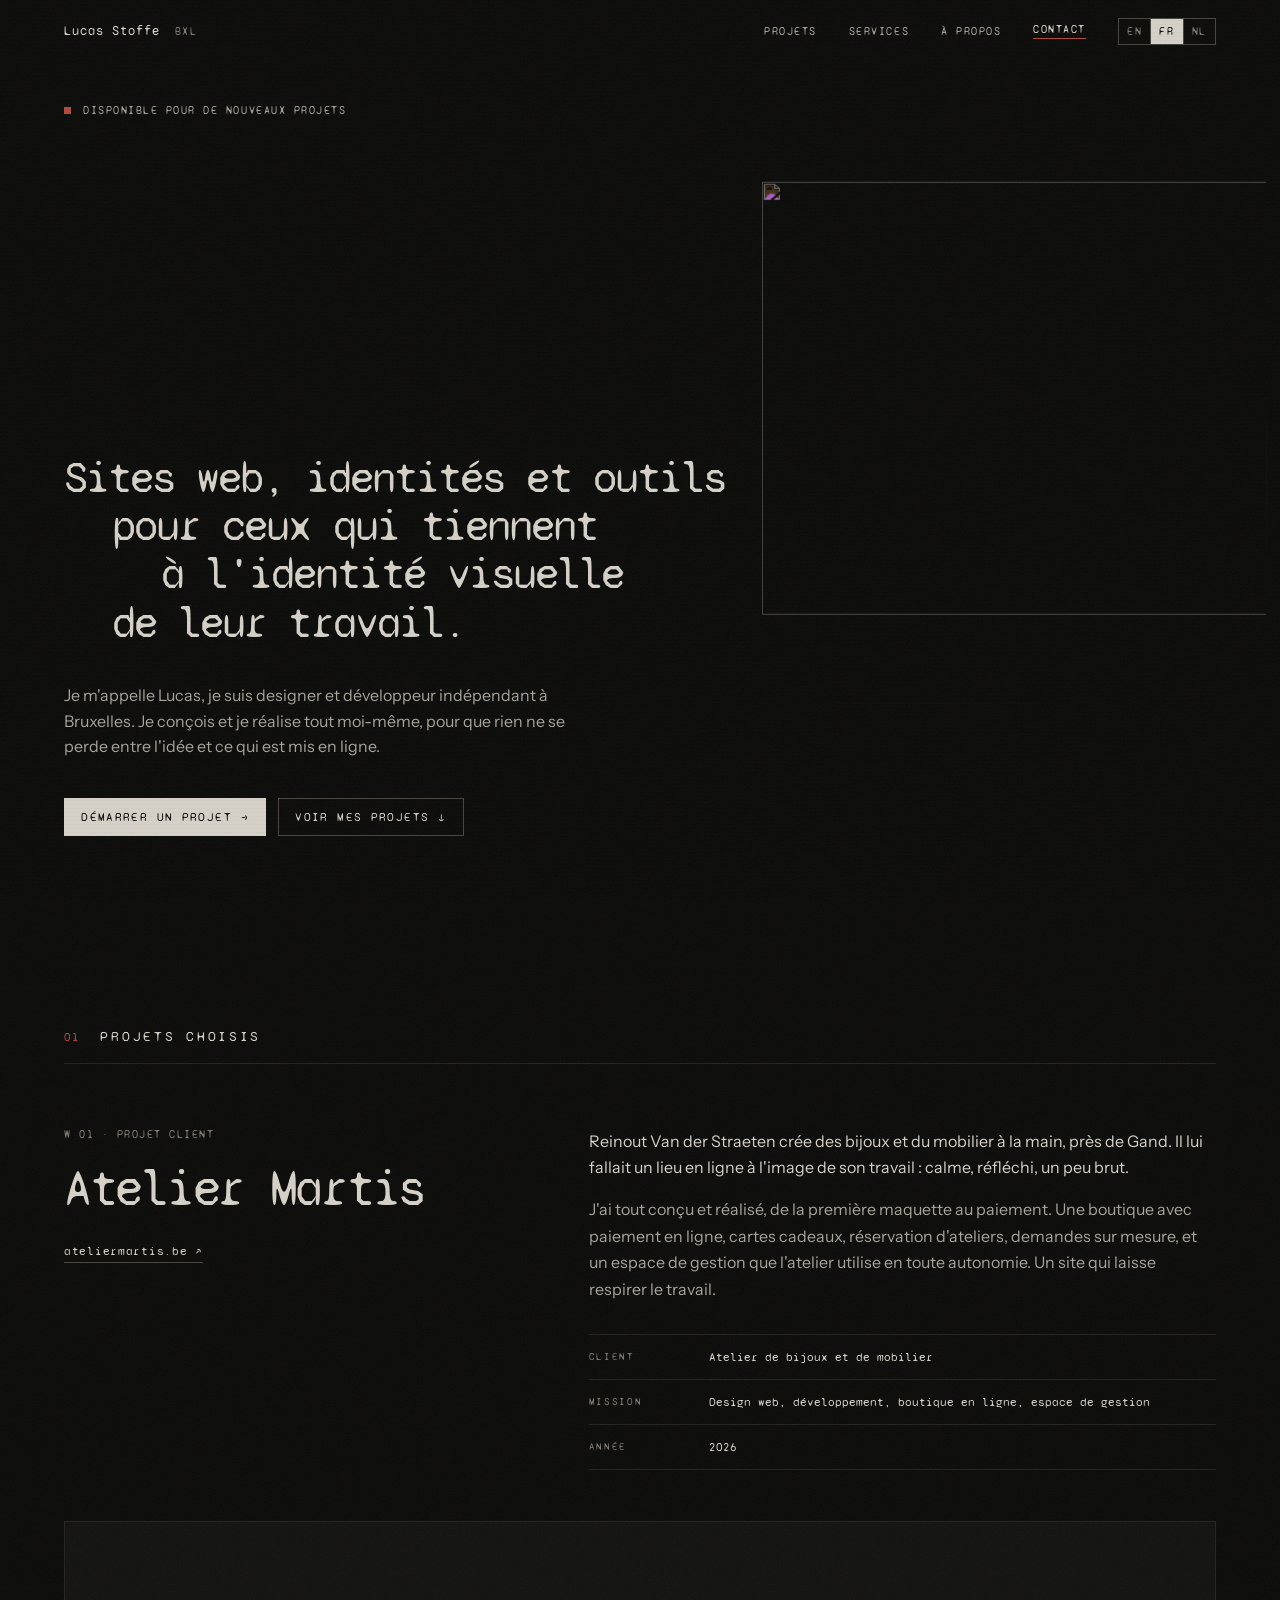
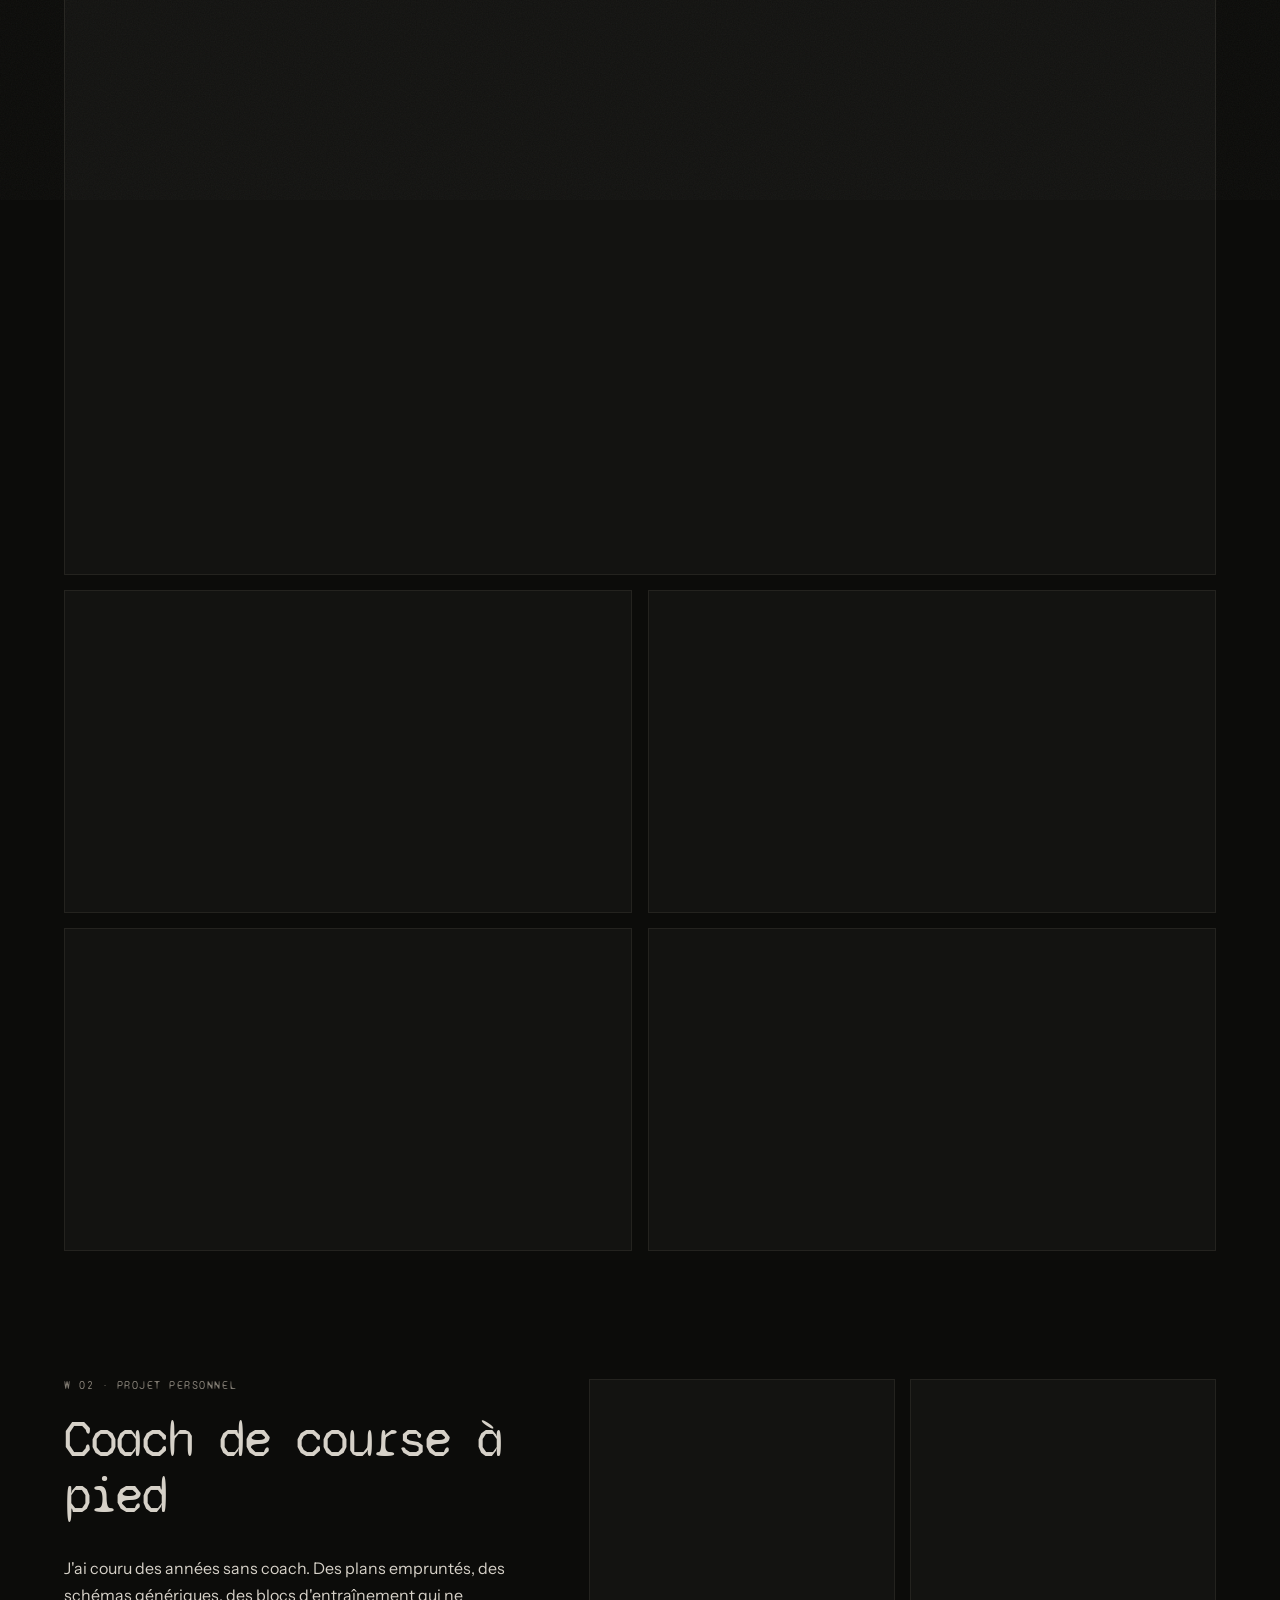
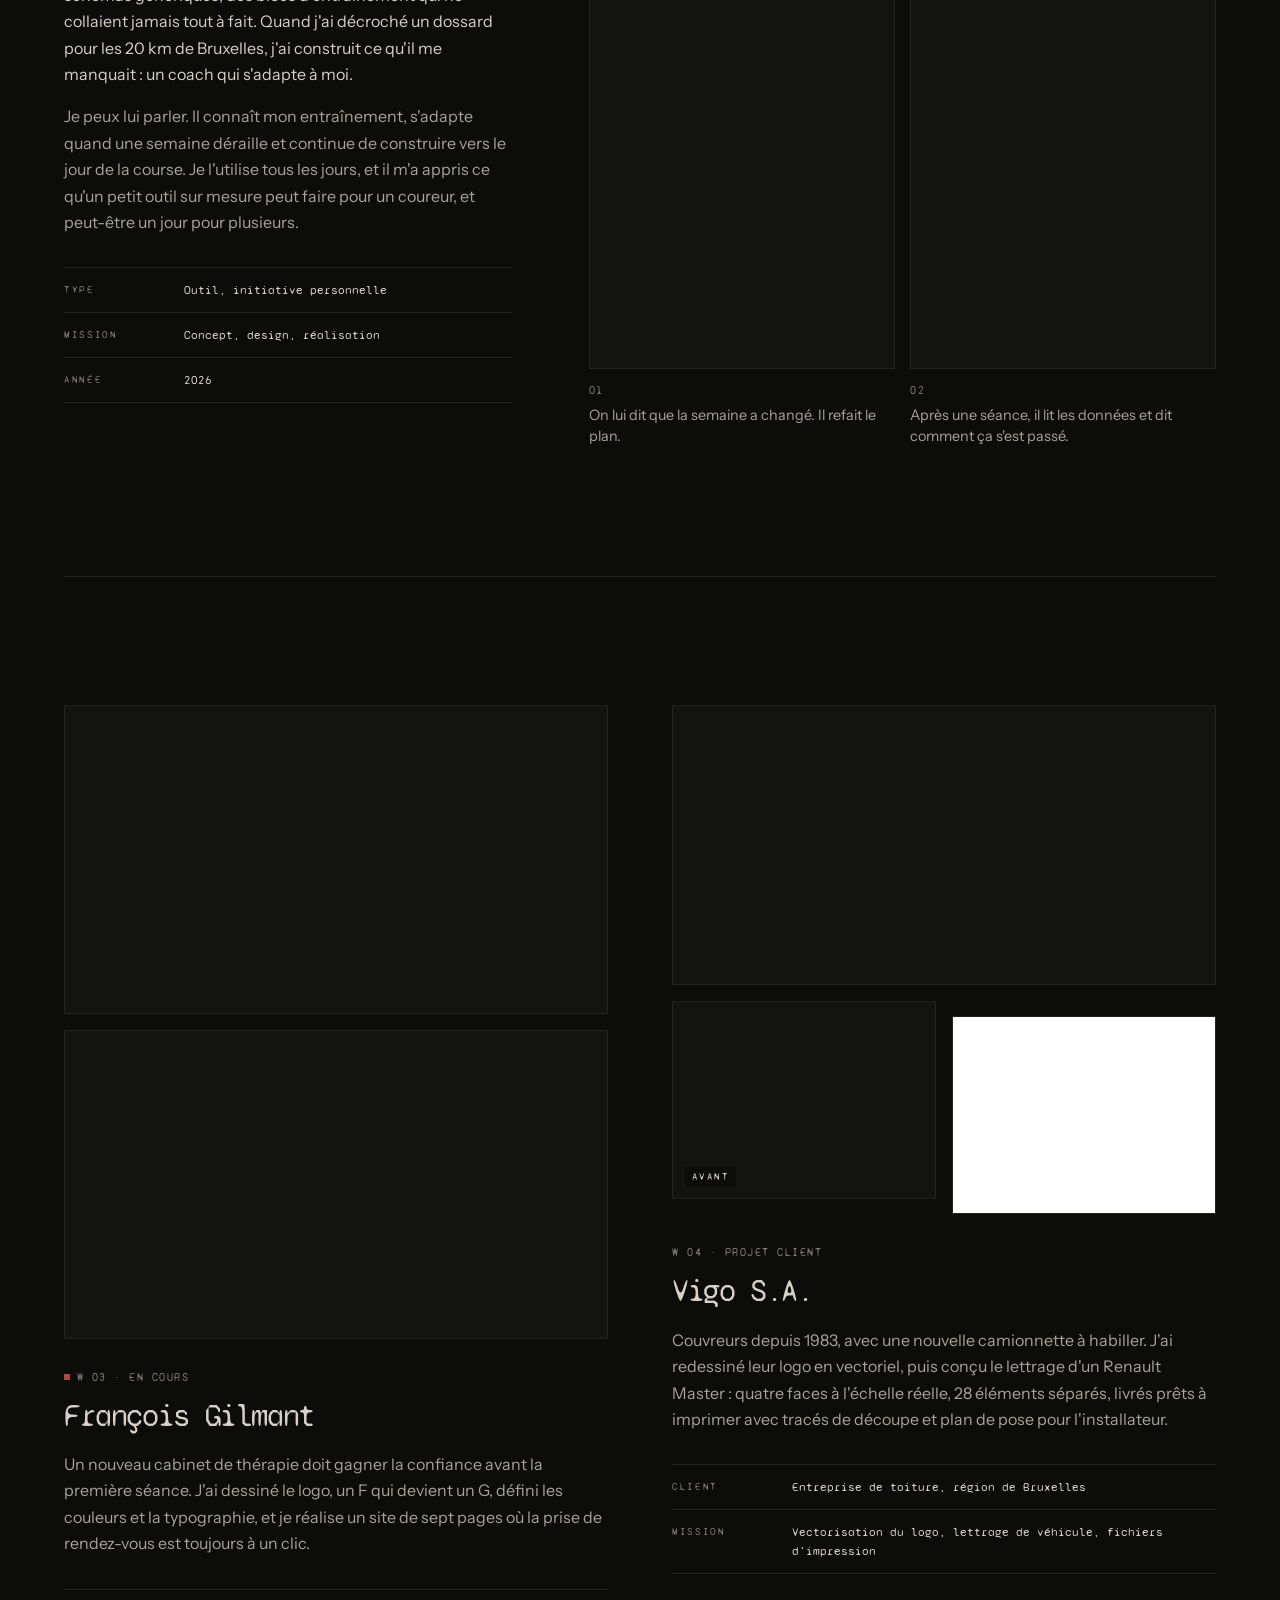
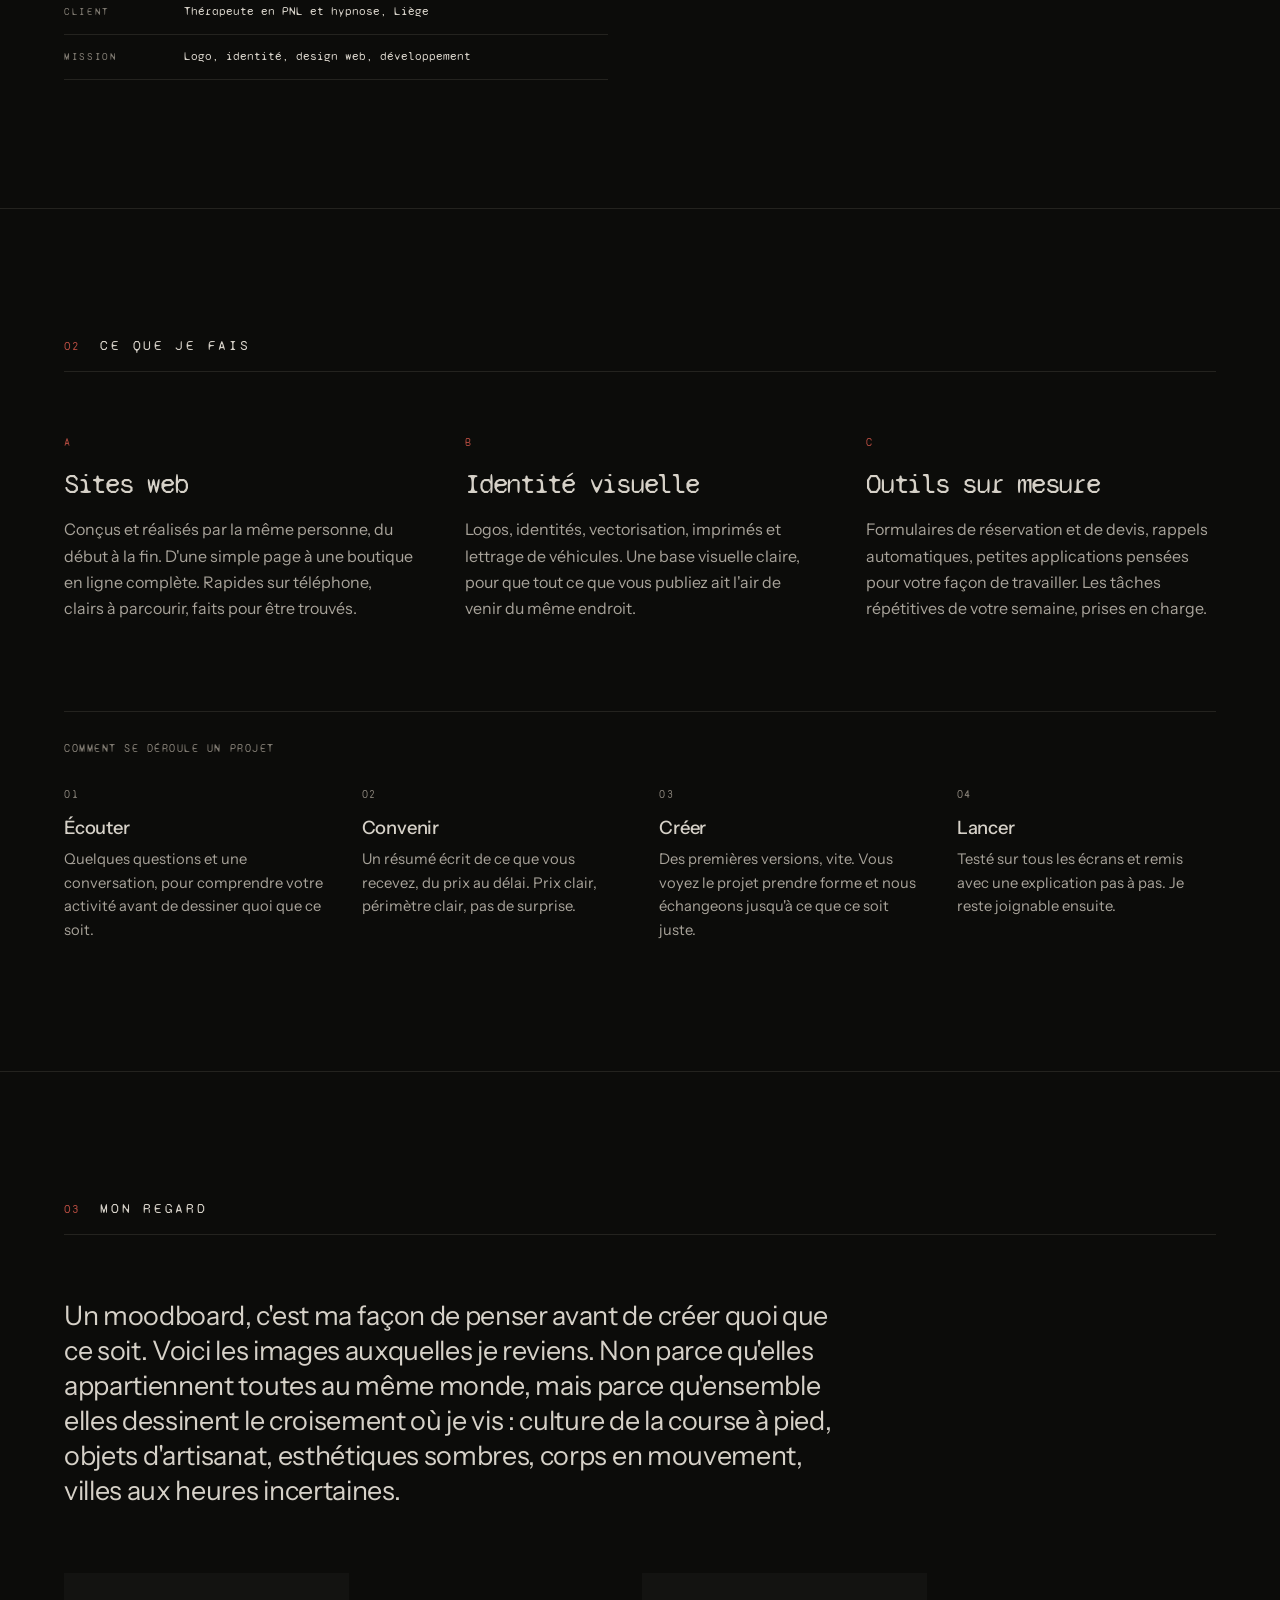
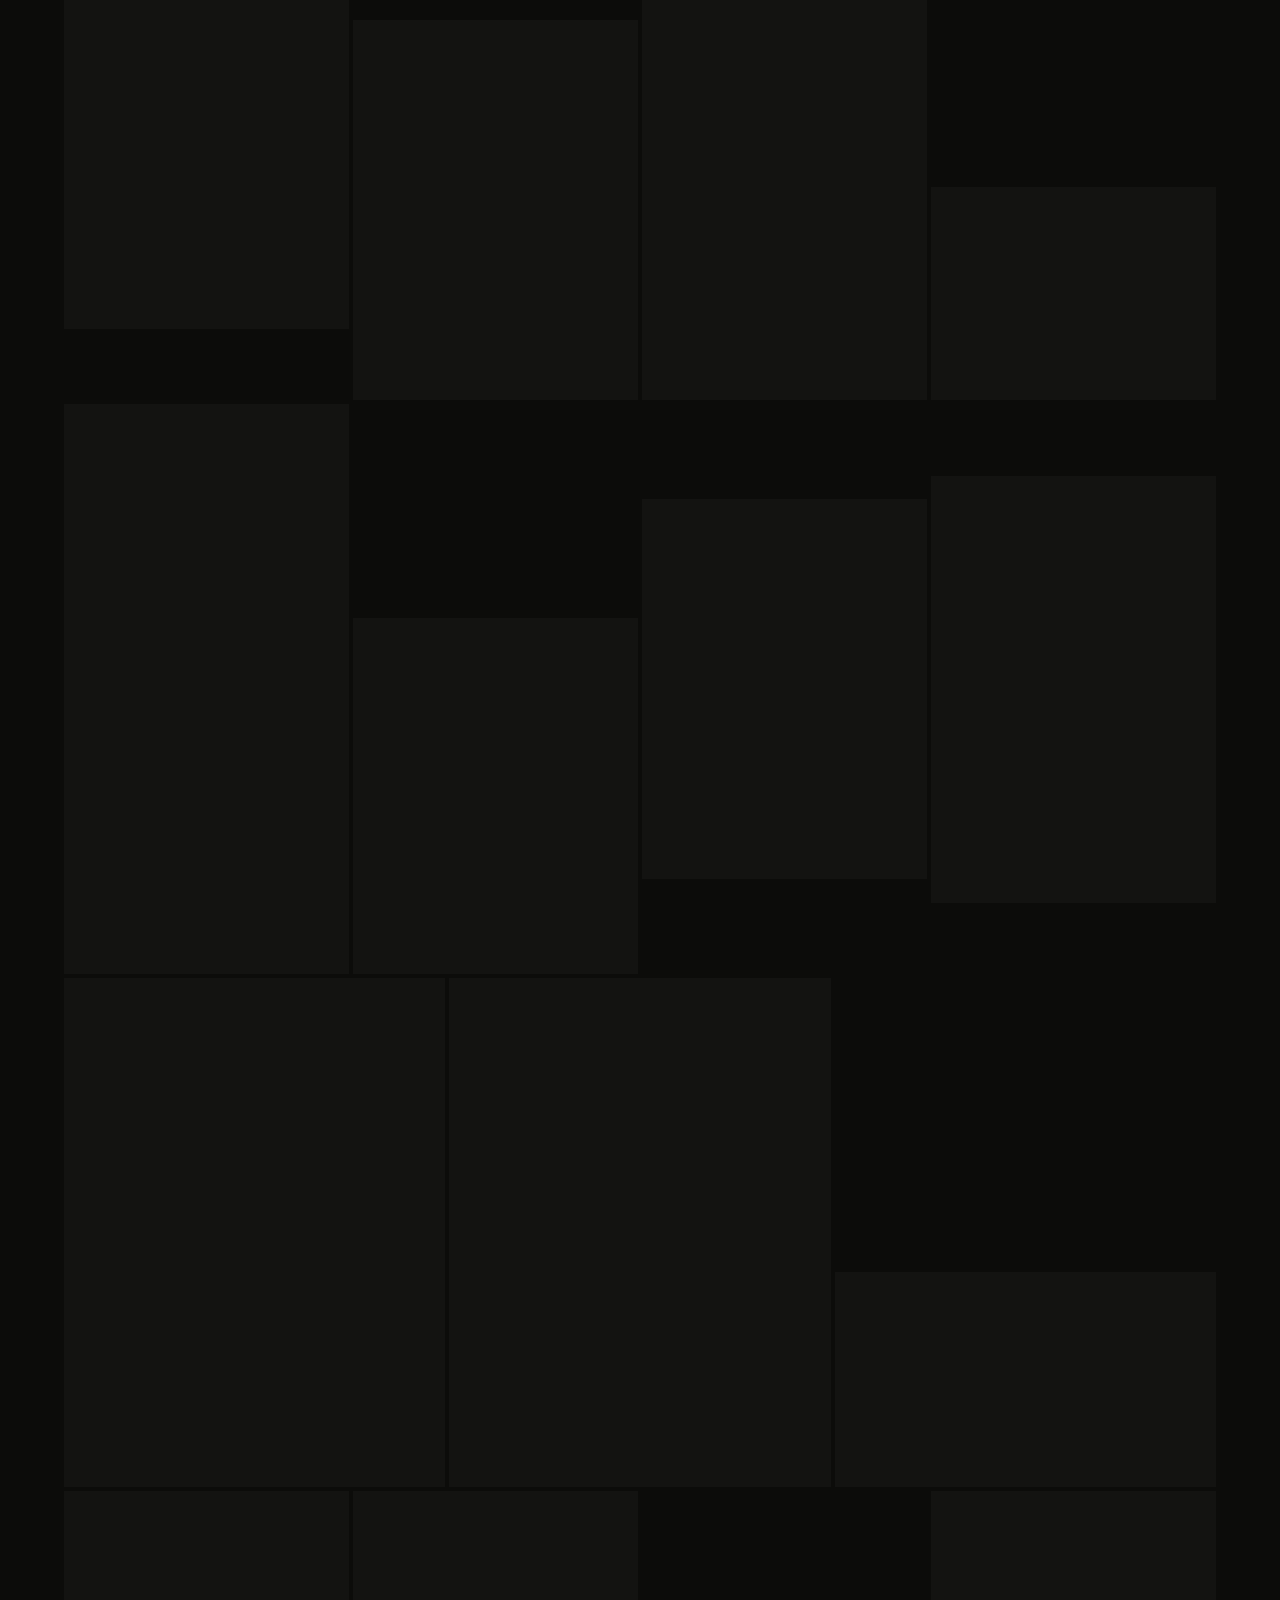
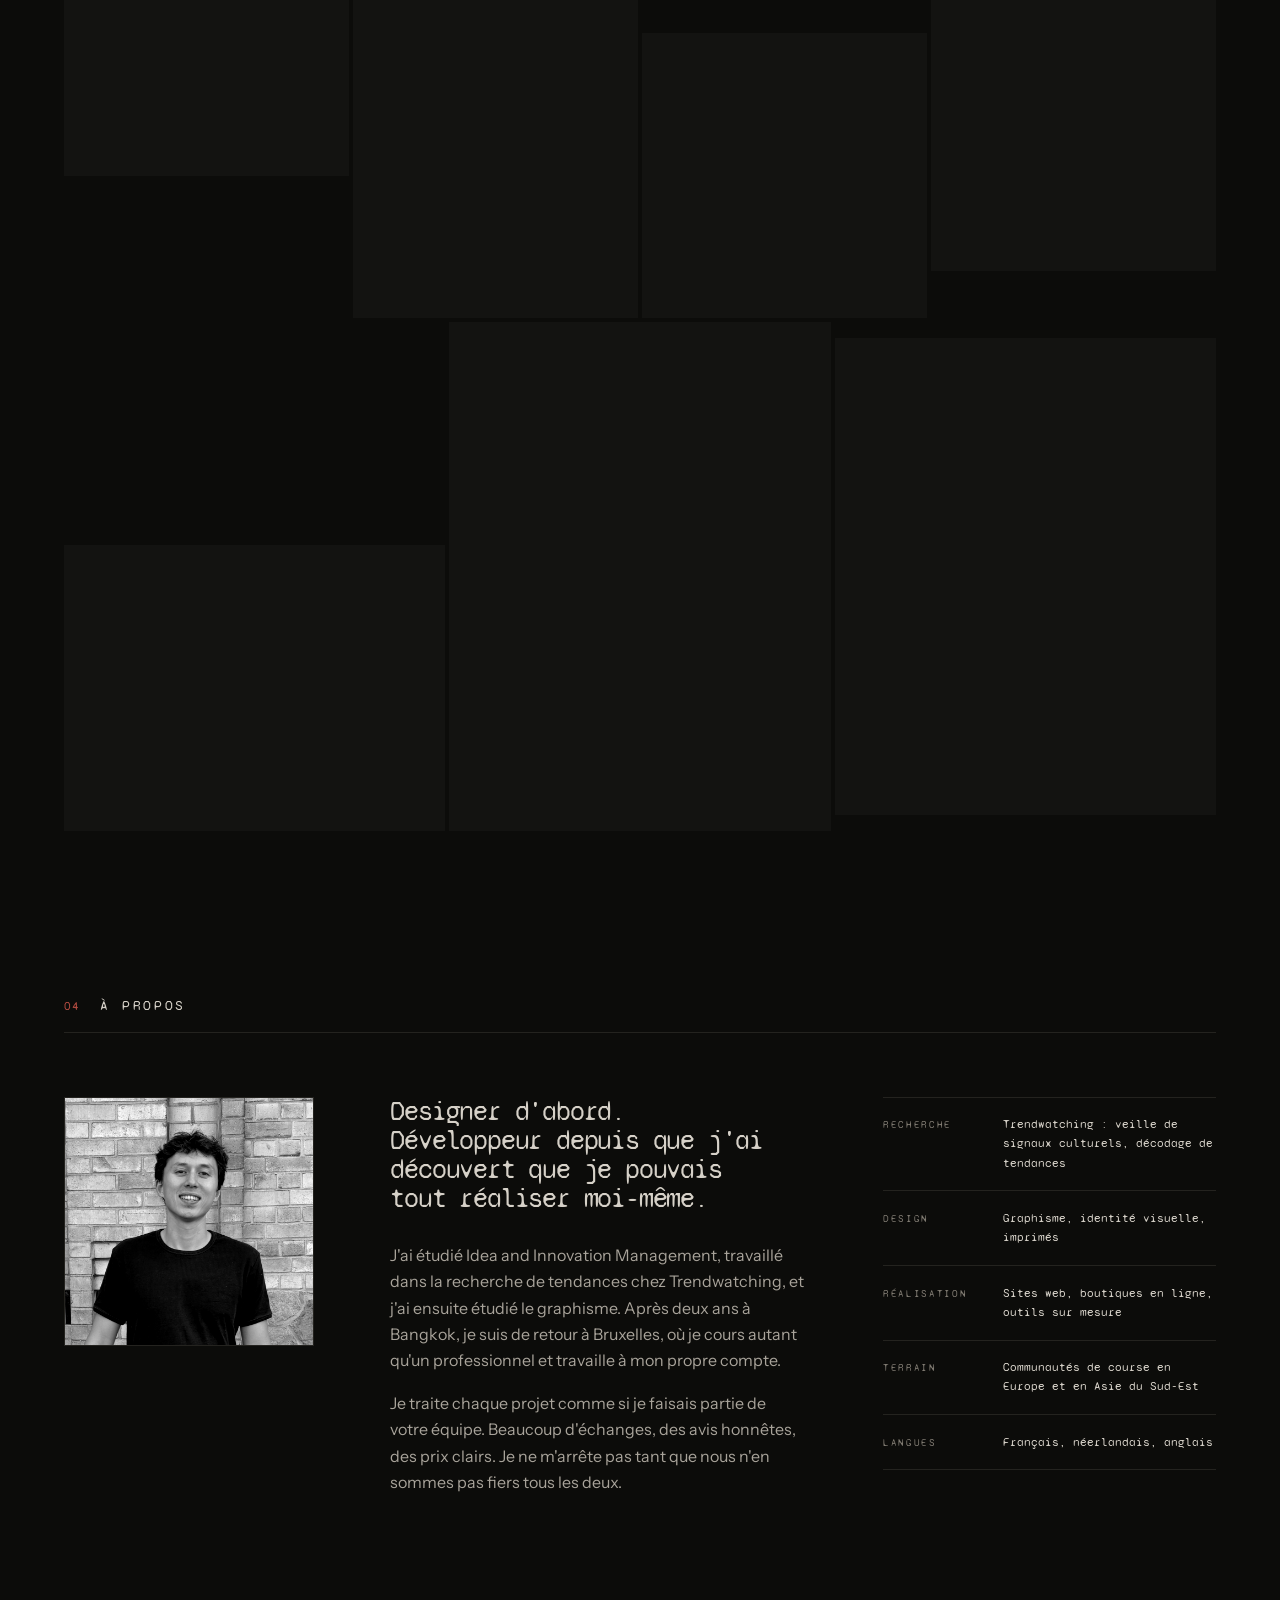
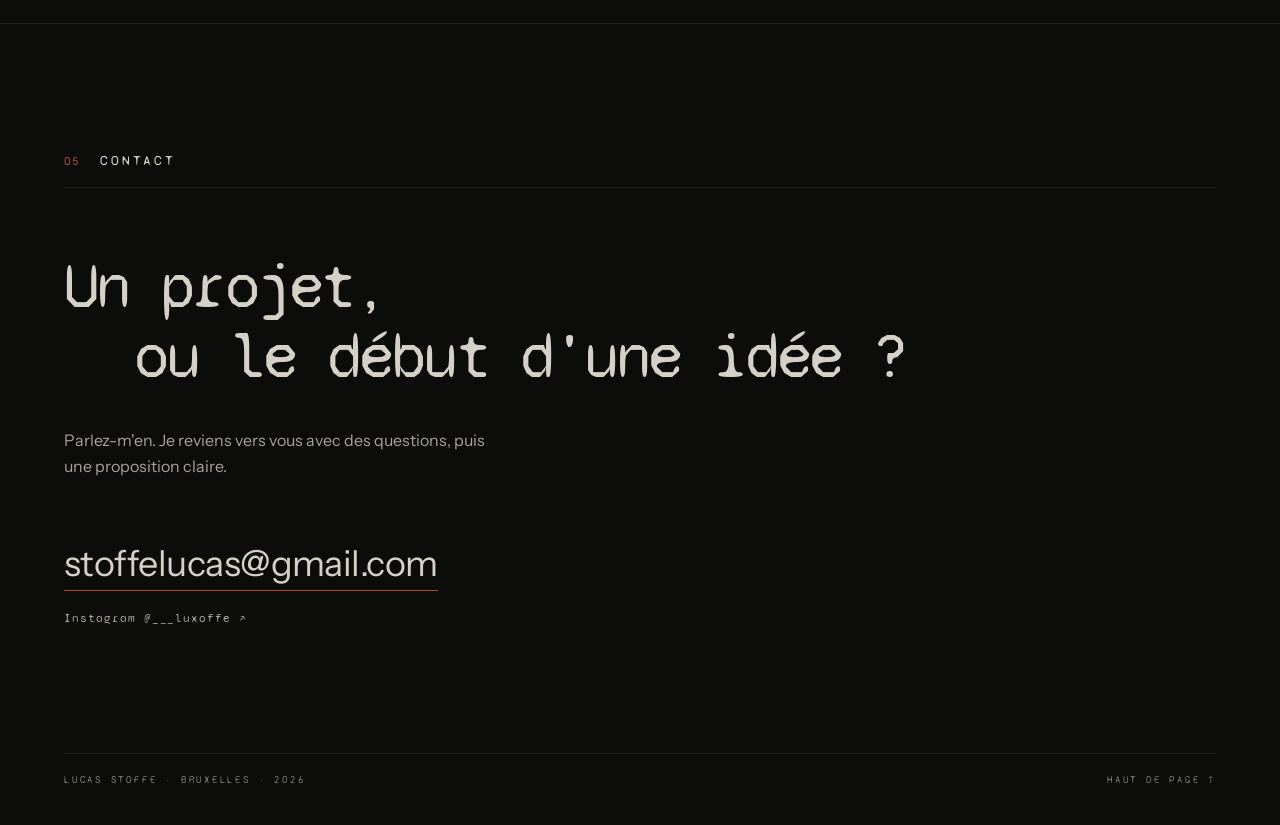
==== fr/index.html @ c0a63c8d "French and Dutch versions, language switch, large-screen layout - fr/ and nl/ pages with Lucas's own" ====
<!DOCTYPE html>
<html lang="fr">
<head>
  <meta charset="UTF-8">
  <meta name="viewport" content="width=device-width, initial-scale=1.0">
  <title>Lucas Stoffe · Sites web, identité visuelle et outils sur mesure · Bruxelles</title>
  <link rel="icon" type="image/png" href="../images/favicon.png">
  <meta name="description" content="Designer et développeur indépendant à Bruxelles. Sites web, identités visuelles et outils sur mesure, conçus et réalisés de A à Z.">
  <meta name="theme-color" content="#0c0c0a">

  <!-- Link preview (WhatsApp, email, social). Update the two URLs if the address changes. -->
  <link rel="canonical" href="https://lucasstoffe.github.io/fr/">
  <link rel="alternate" hreflang="en" href="https://lucasstoffe.github.io/">
  <link rel="alternate" hreflang="fr" href="https://lucasstoffe.github.io/fr/">
  <link rel="alternate" hreflang="nl" href="https://lucasstoffe.github.io/nl/">
  <link rel="alternate" hreflang="x-default" href="https://lucasstoffe.github.io/">
  <meta property="og:type" content="website">
  <meta property="og:title" content="Lucas Stoffe · Sites web, identités et outils sur mesure">
  <meta property="og:description" content="Designer et développeur indépendant à Bruxelles. Conçu et réalisé de A à Z.">
  <meta property="og:url" content="https://lucasstoffe.github.io/fr/">
  <meta property="og:image" content="https://lucasstoffe.github.io/images/og.jpg">
  <meta property="og:image:width" content="1200">
  <meta property="og:image:height" content="630">
  <meta name="twitter:card" content="summary_large_image">

  <link rel="preconnect" href="https://fonts.googleapis.com">
  <link rel="preconnect" href="https://fonts.gstatic.com" crossorigin>
  <!-- Fonts load without holding the page back: on a slow connection the text shows at once in a system font, then switches. -->
  <link rel="stylesheet" href="https://fonts.googleapis.com/css2?family=Instrument+Sans:wght@400;500;600&family=Syne+Mono&display=swap" media="print" onload="this.media='all'">
  <noscript><link rel="stylesheet" href="https://fonts.googleapis.com/css2?family=Instrument+Sans:wght@400;500;600&family=Syne+Mono&display=swap"></noscript>
  <link rel="stylesheet" href="../style.css">
  <script>document.documentElement.classList.add('js');try{if(sessionStorage.getItem('lang-wipe'))document.documentElement.classList.add('lang-arriving')}catch(e){}</script>
</head>
<body>

  <!-- grain texture overlay -->
  <div class="grain" aria-hidden="true"></div>
  <!-- scanlines overlay -->
  <div class="scanlines" aria-hidden="true"></div>

  <a class="skip" href="#work">Aller aux projets</a>

  <!-- ================================================
       HEADER
  ================================================ -->
  <header class="site-head">
    <a class="site-id" href="#top">
      <span class="site-name">Lucas Stoffe</span>
      <span class="tag">BXL</span>
    </a>
    <nav class="site-nav" aria-label="Sections">
      <a href="#work">Projets</a>
      <a href="#services">Services</a>
      <a href="#about">À propos</a>
      <a class="site-nav-cta" href="#contact">Contact</a>
      <span class="lang" role="group" aria-label="Langue">
        <a href="../" lang="en" hreflang="en">EN</a>
        <a href="./" lang="fr" hreflang="fr" aria-current="true">FR</a>
        <a href="../nl/" lang="nl" hreflang="nl">NL</a>
      </span>
    </nav>
  </header>

  <main id="top">

  <!-- ================================================
       00 — OPENING
  ================================================ -->
  <section class="s-opening">
    <div class="opening-status">
      <span class="status-dot" aria-hidden="true"></span>
      <span class="tag tag--bright">Disponible pour de nouveaux projets</span>
    </div>
    <div class="opening-tattoo" aria-hidden="true">
      <img class="tattoo-photo" src="../images/tattoo-photo.jpg" alt="" width="1000" height="994">
      <img class="tattoo-design" src="../images/tattoo.jpg" alt="" width="726" height="562">
    </div>
    <div class="opening-bottom">
      <h1 class="headline">
        Sites web, identités et outils<br>
        <span class="hl-indent">pour ceux qui tiennent</span><br>
        <span class="hl-indent-2">à l'identité visuelle</span><br>
        <span class="hl-indent">de leur travail.</span>
      </h1>
      <p class="lede">Je m'appelle Lucas, je suis designer et développeur indépendant à Bruxelles. Je conçois et je réalise tout moi-même, pour que rien ne se perde entre l'idée et ce qui est mis en ligne.</p>
      <div class="opening-actions">
        <a class="btn btn--solid" href="#contact">Démarrer un projet <span aria-hidden="true">→</span></a>
        <a class="btn" href="#work">Voir mes projets <span aria-hidden="true">↓</span></a>
      </div>
    </div>
  </section>

  <!-- ================================================
       01 — WORK
       Images live in /images/work/
  ================================================ -->
  <section class="s-work" id="work">
    <header class="s-header reveal">
      <span class="s-num">01</span>
      <h2 class="s-name">PROJETS CHOISIS</h2>
    </header>

    <!-- W 01 — Atelier Martis -->
    <article class="case">
      <div class="case-head reveal">
        <div class="case-title">
          <span class="tag">W 01 · Projet client</span>
          <h3>Atelier Martis</h3>
          <a class="link-out" href="https://ateliermartis.be" target="_blank" rel="noopener noreferrer">ateliermartis.be <span aria-hidden="true">↗</span></a>
        </div>
        <div class="case-body">
          <p>Reinout Van der Straeten crée des bijoux et du mobilier à la main, près de Gand. Il lui fallait un lieu en ligne à l'image de son travail : calme, réfléchi, un peu brut.</p>
          <p>J'ai tout conçu et réalisé, de la première maquette au paiement. Une boutique avec paiement en ligne, cartes cadeaux, réservation d'ateliers, demandes sur mesure, et un espace de gestion que l'atelier utilise en toute autonomie. Un site qui laisse respirer le travail.</p>
          <dl class="case-meta">
            <div><dt>Client</dt><dd>Atelier de bijoux et de mobilier</dd></div>
            <div><dt>Mission</dt><dd>Design web, développement, boutique en ligne, espace de gestion</dd></div>
            <div><dt>Année</dt><dd>2026</dd></div>
          </dl>
        </div>
      </div>
      <div class="shots">
        <figure class="shot shot--wide reveal"><img src="../images/work/martis-home.jpg" alt="Page d'accueil d'Atelier Martis : des bagues forgées à la main sur fond noir" width="2000" height="1133" loading="lazy"></figure>
        <figure class="shot reveal"><img src="../images/work/martis-shop.jpg" alt="Vue de la boutique Atelier Martis" width="2000" height="1133" loading="lazy"></figure>
        <figure class="shot reveal"><img src="../images/work/martis-insitu.jpg" alt="Page d'accueil d'Atelier Martis, plus bas : les pièces dans des lieux réels" width="2000" height="1133" loading="lazy"></figure>
        <figure class="shot reveal"><img src="../images/work/martis-product.jpg" alt="Page produit de la bague Witch Doctor chez Atelier Martis" width="2000" height="1133" loading="lazy"></figure>
        <figure class="shot reveal"><img src="../images/work/martis-workshop.jpg" alt="Page atelier d'Atelier Martis : détails et prix des séances" width="2000" height="1133" loading="lazy"></figure>
      </div>
    </article>

    <!-- W 02 — Running coach -->
    <article class="case case--split">
      <div class="case-col reveal">
        <div class="case-title">
          <span class="tag">W 02 · Projet personnel</span>
          <h3>Coach de course à pied</h3>
        </div>
        <div class="case-body">
          <p>J'ai couru des années sans coach. Des plans empruntés, des schémas génériques, des blocs d'entraînement qui ne collaient jamais tout à fait. Quand j'ai décroché un dossard pour les 20 km de Bruxelles, j'ai construit ce qu'il me manquait : un coach qui s'adapte à moi.</p>
          <p>Je peux lui parler. Il connaît mon entraînement, s'adapte quand une semaine déraille et continue de construire vers le jour de la course. Je l'utilise tous les jours, et il m'a appris ce qu'un petit outil sur mesure peut faire pour un coureur, et peut-être un jour pour plusieurs.</p>
          <dl class="case-meta">
            <div><dt>Type</dt><dd>Outil, initiative personnelle</dd></div>
            <div><dt>Mission</dt><dd>Concept, design, réalisation</dd></div>
            <div><dt>Année</dt><dd>2026</dd></div>
          </dl>
        </div>
      </div>
      <div class="phones reveal">
        <figure class="phone"><div class="shot shot--phone"><img src="../images/work/chatbox-01.jpg" alt="Coach de course à pied : une conversation pour déplacer l'entraînement du jour" width="900" height="1740" loading="lazy"></div><figcaption><span>01</span> On lui dit que la semaine a changé. Il refait le plan.</figcaption></figure>
        <figure class="phone"><div class="shot shot--phone"><img src="../images/work/chatbox-02.jpg" alt="Coach de course à pied : retour après une séance au seuil" width="900" height="1740" loading="lazy"></div><figcaption><span>02</span> Après une séance, il lit les données et dit comment ça s'est passé.</figcaption></figure>
      </div>
    </article>

    <!-- W 03 + W 04 — shorter entries -->
    <div class="case-duo">
      <article class="mini reveal">
        <figure class="shot"><img src="../images/work/francois-home.jpg" alt="Site de François Gilmant : page d'accueil avec le logo F et G en arrière-plan" width="1800" height="1020" loading="lazy"></figure>
        <figure class="shot"><img src="../images/work/francois-steps.jpg" alt="Site de François Gilmant : à quoi ressemble une première séance" width="1800" height="1020" loading="lazy"></figure>
        <div class="mini-text">
          <span class="tag"><span class="status-dot status-dot--small" aria-hidden="true"></span>W 03 · En cours</span>
          <h3>François Gilmant</h3>
          <p>Un nouveau cabinet de thérapie doit gagner la confiance avant la première séance. J'ai dessiné le logo, un F qui devient un G, défini les couleurs et la typographie, et je réalise un site de sept pages où la prise de rendez-vous est toujours à un clic.</p>
          <dl class="case-meta">
            <div><dt>Client</dt><dd>Thérapeute en PNL et hypnose, Liège</dd></div>
            <div><dt>Mission</dt><dd>Logo, identité, design web, développement</dd></div>
          </dl>
        </div>
      </article>

      <article class="mini reveal">
        <figure class="shot shot--van"><img src="../images/work/vigo-van.jpg" alt="Lettrage de la camionnette Vigo S.A., simulé sur le Renault Master du client" width="1989" height="874" loading="lazy"></figure>
        <div class="shot-pair">
          <figure class="shot shot--label" data-label="Avant"><img src="../images/work/vigo-before.jpg" alt="La camionnette blanche avant le lettrage" width="1400" height="1050" loading="lazy"></figure>
          <figure class="shot shot--logo"><img src="../images/work/vigo-logo.jpg" alt="Logo Vigo S.A., redessiné en vectoriel" width="1400" height="696" loading="lazy"></figure>
        </div>
        <div class="mini-text">
          <span class="tag">W 04 · Projet client</span>
          <h3>Vigo S.A.</h3>
          <p>Couvreurs depuis 1983, avec une nouvelle camionnette à habiller. J'ai redessiné leur logo en vectoriel, puis conçu le lettrage d'un Renault Master : quatre faces à l'échelle réelle, 28 éléments séparés, livrés prêts à imprimer avec tracés de découpe et plan de pose pour l'installateur.</p>
          <dl class="case-meta">
            <div><dt>Client</dt><dd>Entreprise de toiture, région de Bruxelles</dd></div>
            <div><dt>Mission</dt><dd>Vectorisation du logo, lettrage de véhicule, fichiers d'impression</dd></div>
          </dl>
        </div>
      </article>
    </div>
  </section>

  <!-- ================================================
       02 — SERVICES
  ================================================ -->
  <section class="s-services" id="services">
    <header class="s-header reveal">
      <span class="s-num">02</span>
      <h2 class="s-name">CE QUE JE FAIS</h2>
    </header>

    <ul class="svc-list">
      <li class="svc reveal">
        <span class="svc-num">A</span>
        <h3>Sites web</h3>
        <p>Conçus et réalisés par la même personne, du début à la fin. D'une simple page à une boutique en ligne complète. Rapides sur téléphone, clairs à parcourir, faits pour être trouvés.</p>
      </li>
      <li class="svc reveal">
        <span class="svc-num">B</span>
        <h3>Identité visuelle</h3>
        <p>Logos, identités, vectorisation, imprimés et lettrage de véhicules. Une base visuelle claire, pour que tout ce que vous publiez ait l'air de venir du même endroit.</p>
      </li>
      <li class="svc reveal">
        <span class="svc-num">C</span>
        <h3>Outils sur mesure</h3>
        <p>Formulaires de réservation et de devis, rappels automatiques, petites applications pensées pour votre façon de travailler. Les tâches répétitives de votre semaine, prises en charge.</p>
      </li>
    </ul>

    <div class="process reveal">
      <span class="tag">Comment se déroule un projet</span>
      <ol class="process-steps">
        <li><span class="process-num">01</span><h4>Écouter</h4><p>Quelques questions et une conversation, pour comprendre votre activité avant de dessiner quoi que ce soit.</p></li>
        <li><span class="process-num">02</span><h4>Convenir</h4><p>Un résumé écrit de ce que vous recevez, du prix au délai. Prix clair, périmètre clair, pas de surprise.</p></li>
        <li><span class="process-num">03</span><h4>Créer</h4><p>Des premières versions, vite. Vous voyez le projet prendre forme et nous échangeons jusqu'à ce que ce soit juste.</p></li>
        <li><span class="process-num">04</span><h4>Lancer</h4><p>Testé sur tous les écrans et remis avec une explication pas à pas. Je reste joignable ensuite.</p></li>
      </ol>
    </div>
  </section>

  <!-- ================================================
       03 — MOODBOARD
  ================================================ -->
  <section class="s-moodboard">
    <header class="s-header reveal">
      <span class="s-num">03</span>
      <h2 class="s-name">MON REGARD</h2>
    </header>
    <p class="moodboard-desc reveal">Un moodboard, c'est ma façon de penser avant de créer quoi que ce soit. Voici les images auxquelles je reviens. Non parce qu'elles appartiennent toutes au même monde, mais parce qu'ensemble elles dessinent le croisement où je vis : culture de la course à pied, objets d'artisanat, esthétiques sombres, corps en mouvement, villes aux heures incertaines.</p>
    <div class="moodboard-grid reveal">
      <!-- Row 1 — 4-col: running×fashion opener → monk+runner immediately establishes both worlds -->
      <figure class="m c1 m--contain"><img src="../images/moodboard/01.jpg" alt="" loading="lazy"></figure>
      <figure class="m c2 m--contain"><img src="../images/moodboard/02.jpg" alt="" loading="lazy"></figure>
      <figure class="m c3"><img src="../images/moodboard/03.jpg" alt="" loading="lazy"></figure>
      <figure class="m c4"><img src="../images/moodboard/14.jpg" alt="" loading="lazy"></figure>
      <!-- Row 2 — 4-col: objects + movement + personal dark running -->
      <figure class="m c5"><img src="../images/moodboard/05.jpg" alt="" loading="lazy"></figure>
      <figure class="m c6 m--contain"><img src="../images/moodboard/06.jpg" alt="" loading="lazy"></figure>
      <figure class="m c7 m--contain"><img src="../images/moodboard/fw1.jpg" alt="" loading="lazy"></figure>
      <figure class="m c8"><img src="../images/moodboard/18.jpg" alt="" loading="lazy"></figure>
      <!-- Row 3 — 3-col wider: industrial + graphic + organic -->
      <figure class="m c9"><img src="../images/moodboard/07.jpg" alt="" loading="lazy"></figure>
      <figure class="m c10 m--contain"><img src="../images/moodboard/10.jpg" alt="" loading="lazy"></figure>
      <figure class="m c11"><img src="../images/moodboard/04.jpg" alt="" loading="lazy"></figure>
      <!-- Row 4 — 4-col: glitchy urban + fashion + performance + craft -->
      <figure class="m c12"><img src="../images/moodboard/fw2.jpg" alt="" loading="lazy"></figure>
      <figure class="m c13"><img src="../images/moodboard/16.jpg" alt="" loading="lazy"></figure>
      <figure class="m c14"><img src="../images/moodboard/09.jpg" alt="" loading="lazy"></figure>
      <figure class="m c15"><img src="../images/moodboard/13.jpg" alt="" loading="lazy"></figure>
      <!-- Row 5 — 3-col wider: Bangkok street → night river → chair -->
      <figure class="m c17"><img src="../images/moodboard/17.jpg" alt="" loading="lazy"></figure>
      <figure class="m c18 m--contain"><img src="../images/moodboard/08.jpg" alt="" loading="lazy"></figure>
      <figure class="m c19 m--contain"><img src="../images/moodboard/11.jpg" alt="" loading="lazy"></figure>
    </div>
  </section>

  <!-- ================================================
       04 — ABOUT
  ================================================ -->
  <section class="s-background" id="about">
    <header class="s-header reveal">
      <span class="s-num">04</span>
      <h2 class="s-name">À PROPOS</h2>
    </header>
    <div class="about-grid">
      <figure class="portrait reveal"><img src="../images/lucas.jpg" alt="Lucas Stoffe" width="900" height="900" loading="lazy"></figure>
      <div class="about-text reveal">
        <p class="about-lead">Designer d'abord. Développeur depuis que j'ai découvert que je pouvais tout réaliser moi-même.</p>
        <p>J'ai étudié Idea and Innovation Management, travaillé dans la recherche de tendances chez Trendwatching, et j'ai ensuite étudié le graphisme. Après deux ans à Bangkok, je suis de retour à Bruxelles, où je cours autant qu'un professionnel et travaille à mon propre compte.</p>
        <p>Je traite chaque projet comme si je faisais partie de votre équipe. Beaucoup d'échanges, des avis honnêtes, des prix clairs. Je ne m'arrête pas tant que nous n'en sommes pas fiers tous les deux.</p>
      </div>
      <ul class="bg-list reveal">
        <li>
          <span class="bg-tag">RECHERCHE</span>
          Trendwatching : veille de signaux culturels, décodage de tendances
        </li>
        <li>
          <span class="bg-tag">DESIGN</span>
          Graphisme, identité visuelle, imprimés
        </li>
        <li>
          <span class="bg-tag">RÉALISATION</span>
          Sites web, boutiques en ligne, outils sur mesure
        </li>
        <li>
          <span class="bg-tag">TERRAIN</span>
          Communautés de course en Europe et en Asie du Sud-Est
        </li>
        <li>
          <span class="bg-tag">LANGUES</span>
          Français, néerlandais, anglais
        </li>
      </ul>
    </div>
  </section>

  <!-- ================================================
       05 — CONTACT
  ================================================ -->
  <section class="s-contact" id="contact">
    <header class="s-header reveal">
      <span class="s-num">05</span>
      <h2 class="s-name">CONTACT</h2>
    </header>
    <div class="contact-main reveal">
      <p class="contact-line">Un projet,<br> <span class="hl-indent">ou le début d'une idée ?</span></p>
      <p class="contact-sub">Parlez-m'en. Je reviens vers vous avec des questions, puis une proposition claire.</p>
      <div class="contact-links">
        <a href="mailto:stoffelucas@gmail.com?subject=Projet" class="contact-email">stoffelucas@gmail.com</a>
        <a href="https://instagram.com/___luxoffe" class="contact-ig" target="_blank" rel="noopener noreferrer">Instagram @___luxoffe <span aria-hidden="true">↗</span></a>
      </div>
    </div>
    <footer class="site-foot">
      <p class="copyright">LUCAS STOFFE · BRUXELLES · 2026</p>
      <a class="copyright" href="#top">HAUT DE PAGE ↑</a>
    </footer>
  </section>

  </main>

  <script src="../script.js"></script>
</body>
</html>
---- style.css ----
/* ================================================
   RESET
================================================ */

*, *::before, *::after {
  box-sizing: border-box;
  margin: 0;
  padding: 0;
}

/* ================================================
   TOKENS
================================================ */

:root {
  --bg:      #0c0c0a;
  --surface: #131311;
  --text:    #d6d1c8;
  --soft:    #a8a39a;   /* running text */
  --muted:   #807b72;   /* labels: readable on --bg */
  --faint:   #48443f;   /* decoration only, never text */
  --accent:  #b04a3f;
  --border:  #24231f;
  --gap:     2px;
  /* Side margin. On very wide screens it grows so the content stays in a 1680px column. */
  --pad:     max(clamp(1.5rem, 5vw, 4.5rem), calc((100vw - 1680px) / 2));
  --section: clamp(4.5rem, 10vw, 9rem);

  --font-display: 'Instrument Sans', -apple-system, 'Helvetica Neue', Arial, sans-serif;   /* running text */
  --font-mono:    'Syne Mono', ui-monospace, Menlo, monospace;   /* labels and small text */
  --font-title:   'Syne Mono', ui-monospace, Menlo, monospace;   /* titles */

  /* Title settings, shared by every title on the page */
  --title-weight: 400;
  --title-track:  -0.045em;
  --title-case:   none;
  --title-lh:     1.1;
  --label-track:  0.14em;

  /* Title sizes. A monospaced face runs wide, so the long opening and
     closing lines are set a little smaller than the short titles. */
  --ts-long:  0.78;   /* opening line, closing line */
  --ts-case:  0.9;    /* main project titles */
  --ts-short: 0.92;   /* small project titles, services */
  --ts-lead:  0.8;    /* About lead */
  --title-scale: var(--ts-long);
}

/* ================================================
   BASE
================================================ */

html {
  background: var(--bg);
  color: var(--text);
  font-family: var(--font-display);
  font-size: 16px;
  -webkit-font-smoothing: antialiased;
  -moz-osx-font-smoothing: grayscale;
  scroll-behavior: smooth;
  scroll-padding-top: 4.5rem;
}

body { min-height: 100vh; }

img {
  display: block;
  width: 100%;
  height: 100%;
  object-fit: cover;
}

a { color: inherit; text-decoration: none; }

ul, ol { list-style: none; }

::selection { background: var(--accent); color: var(--bg); }

:focus-visible {
  outline: 1px solid var(--text);
  outline-offset: 4px;
}

.skip {
  position: absolute;
  left: -999px;
  top: 0;
  z-index: 1000;
  padding: 0.75rem 1rem;
  background: var(--text);
  color: var(--bg);
  font-family: var(--font-mono);
  font-size: 0.75rem;
}

.skip:focus { left: 0; }

/* ================================================
   GRAIN
================================================ */

.grain {
  position: fixed;
  inset: -100%;
  width: 300%;
  height: 300%;
  z-index: 998;
  pointer-events: none;
  opacity: 0.045;
  background-image: url("data:image/svg+xml,%3Csvg xmlns='http://www.w3.org/2000/svg' width='300' height='300'%3E%3Cfilter id='n'%3E%3CfeTurbulence type='fractalNoise' baseFrequency='0.82' numOctaves='4' stitchTiles='stitch'/%3E%3C/filter%3E%3Crect width='300' height='300' filter='url(%23n)'/%3E%3C/svg%3E");
  animation: grain 9s steps(10) infinite;
}

@keyframes grain {
  0%   { transform: translate(0,    0) }
  10%  { transform: translate(-2%, -3%) }
  20%  { transform: translate(3%,   2%) }
  30%  { transform: translate(-1%,  3%) }
  40%  { transform: translate(3%,  -1%) }
  50%  { transform: translate(-3%,  2%) }
  60%  { transform: translate(2%,  -2%) }
  70%  { transform: translate(-2%,  3%) }
  80%  { transform: translate(3%,  -2%) }
  90%  { transform: translate(-1%,  2%) }
  100% { transform: translate(0,    0) }
}

/* ================================================
   SCANLINES
================================================ */

.scanlines {
  position: fixed;
  inset: 0;
  z-index: 997;
  pointer-events: none;
  background: repeating-linear-gradient(
    0deg,
    transparent,
    transparent 3px,
    rgba(0,0,0,0.014) 3px,
    rgba(0,0,0,0.014) 4px
  );
}

/* ================================================
   UTILITIES
================================================ */

.tag {
  font-family: var(--font-mono);
  font-size: 0.68rem;
  letter-spacing: var(--label-track);
  text-transform: uppercase;
  color: var(--muted);
}

.tag--bright { color: var(--soft); }

.status-dot {
  display: inline-block;
  width: 7px;
  height: 7px;
  background: var(--accent);
  animation: pulse 2.6s ease-in-out infinite;
}

.status-dot--small {
  width: 6px;
  height: 6px;
  margin-right: 0.6em;
  vertical-align: 0.05em;
}

@keyframes pulse {
  0%, 100% { opacity: 1; }
  50%      { opacity: 0.35; }
}

.btn {
  display: inline-flex;
  align-items: center;
  gap: 0.75em;
  padding: 0.95em 1.4em;
  border: 1px solid var(--faint);
  font-family: var(--font-mono);
  font-size: 0.72rem;
  letter-spacing: 0.12em;
  text-transform: uppercase;
  color: var(--text);
  transition: background 0.25s ease, color 0.25s ease, border-color 0.25s ease;
}

.btn:hover { border-color: var(--text); }

.btn--solid {
  background: var(--text);
  border-color: var(--text);
  color: var(--bg);
}

.btn--solid:hover {
  background: var(--accent);
  border-color: var(--accent);
  color: var(--text);
}

.link-out {
  display: inline-block;
  font-family: var(--font-mono);
  font-size: 0.75rem;
  letter-spacing: 0.06em;
  color: var(--text);
  padding-bottom: 0.3em;
  border-bottom: 1px solid var(--faint);
  transition: border-color 0.25s ease, color 0.25s ease;
}

.link-out:hover { border-color: var(--accent); color: var(--accent); }

/* ================================================
   REVEAL
   Only hidden when JS is running (html.js), so the
   page still shows everything without it.
================================================ */

.js .reveal {
  opacity: 0;
  transform: translateY(18px);
  transition: opacity 0.9s ease, transform 0.9s ease;
}

.js .reveal.is-visible {
  opacity: 1;
  transform: translateY(0);
}

/* ================================================
   HEADER
================================================ */

.site-head {
  position: fixed;
  top: 0;
  left: 0;
  right: 0;
  z-index: 50;
  display: flex;
  align-items: center;
  justify-content: space-between;
  padding: 1.1rem var(--pad);
  border-bottom: 1px solid transparent;
  transition: background 0.3s ease, border-color 0.3s ease;
}

/* Clear over the opening, solid once the page has moved */
.site-head.is-scrolled {
  background: rgba(12, 12, 10, 0.86);
  -webkit-backdrop-filter: blur(10px);
  backdrop-filter: blur(10px);
  border-bottom-color: var(--border);
}

.site-id {
  display: flex;
  align-items: baseline;
  gap: 0.9rem;
}

.site-name {
  font-family: var(--font-mono);
  font-size: 0.8rem;
  letter-spacing: 0.08em;
  color: var(--text);
}

.site-nav {
  display: flex;
  align-items: center;
  gap: clamp(1.1rem, 2.5vw, 2.25rem);
  font-family: var(--font-mono);
  font-size: 0.68rem;
  letter-spacing: 0.14em;
  text-transform: uppercase;
}

.site-nav a {
  color: var(--soft);
  transition: color 0.25s ease;
}

.site-nav a:hover { color: var(--text); }

/* Language switch: each language is its own page */
.lang {
  display: flex;
  border: 1px solid var(--faint);
}

.site-nav .lang a {
  padding: 0.55em 0.75em;
  color: var(--muted);
  transition: color 0.25s ease, background 0.25s ease;
}

.site-nav .lang a + a { border-left: 1px solid var(--faint); }

.site-nav .lang a:hover { color: var(--text); }

.site-nav .lang a[aria-current="true"] {
  background: var(--text);
  color: var(--bg);
}

.site-nav .site-nav-cta {
  color: var(--text);
  padding-bottom: 0.25em;
  border-bottom: 1px solid var(--accent);
}

/* ================================================
   SECTION HEADER
================================================ */

.s-header {
  display: flex;
  align-items: baseline;
  gap: 1.25rem;
  margin-bottom: clamp(2.5rem, 5vw, 4.5rem);
  padding-bottom: 1.1rem;
  border-bottom: 1px solid var(--border);
}

.s-num {
  font-family: var(--font-mono);
  font-size: 0.75rem;
  color: var(--accent);
  letter-spacing: 0.1em;
}

.s-name {
  font-family: var(--font-mono);
  font-size: 0.85rem;
  font-weight: 400;
  letter-spacing: 0.2em;
  color: var(--text);
}

/* ================================================
   00 — OPENING
================================================ */

.s-opening {
  min-height: 100svh;
  padding: 6.5rem var(--pad) clamp(2rem, 5vw, 4rem);
  display: flex;
  flex-direction: column;
  justify-content: space-between;
  position: relative;
  overflow: hidden;
}

.opening-status {
  display: flex;
  align-items: center;
  gap: 0.75rem;
  position: relative;
  z-index: 1;
  opacity: 0;
  animation: fade-in 0.8s ease 0.1s forwards;
}

/* Wrapper: positions the whole composition, carries mix-blend-mode.
   Screen blend makes black areas transparent — both images float
   cleanly against the dark background. */
.opening-tattoo {
  position: absolute;
  top: 14%;
  right: 18%;
  width: clamp(260px, 40%, 480px);
  mix-blend-mode: screen;
  opacity: 0.75;
  pointer-events: none;
  user-select: none;
  z-index: 0;
  animation: fade-in 1.4s ease 0.6s both;
}

/* Photo only gets the dissolve mask — design above stays untouched. */
.tattoo-photo {
  display: block;
  width: 100%;
  filter: invert(1) grayscale(1);
  transform: scale(1.22) translate(-4%, 3%);
  transform-origin: center;
  -webkit-mask-image:
    linear-gradient(to right, transparent 0%, black 18%),
    radial-gradient(ellipse 92% 62% at 38% 58%, black 15%, rgba(0,0,0,0.7) 38%, transparent 72%);
  -webkit-mask-composite: source-in;
  mask-image:
    linear-gradient(to right, transparent 0%, black 18%),
    radial-gradient(ellipse 92% 62% at 38% 58%, black 15%, rgba(0,0,0,0.7) 38%, transparent 72%);
  mask-composite: intersect;
}

/* Design — wider than container so translated content isn't clipped. */
.tattoo-design {
  position: absolute;
  top: 0;
  left: -8%;
  width: 116%;
  filter: invert(1);
  mix-blend-mode: screen;
  opacity: 1;
  transform: translate(-2%, -6%);
}


/* Sits further right than before, so the larger headline stays readable. */
.opening-tattoo {
  top: 50%;
  right: max(3%, calc(var(--pad) - 2rem));
  width: clamp(280px, 34vw, 780px);   /* grows with the screen, so it keeps its weight next to the text */
  transform: translateY(-56%);
}

.opening-bottom {
  display: flex;
  flex-direction: column;
  align-items: flex-start;
  position: relative;
  z-index: 1;
  opacity: 0;
  animation: slide-up 0.9s ease 0.25s forwards;
}

.headline {
  font-size: calc(clamp(2rem, 4.4vw, 4.6rem) * var(--title-scale));
  color: var(--text);
}

.hl-indent   { padding-left: 1.1em; }
.hl-indent-2 { padding-left: 2.2em; }

.lede {
  margin-top: clamp(1.5rem, 3vw, 2.25rem);
  max-width: 46ch;
  font-size: clamp(1rem, 1.25vw, 1.15rem);
  line-height: 1.6;
  color: var(--soft);
}

.opening-actions {
  display: flex;
  flex-wrap: wrap;
  gap: 0.75rem;
  margin-top: clamp(1.75rem, 3vw, 2.5rem);
}

@keyframes fade-in {
  to { opacity: 1; }
}

@keyframes slide-up {
  from { opacity: 0; transform: translateY(12px); }
  to   { opacity: 1; transform: translateY(0); }
}

/* ================================================
   01 — WORK
================================================ */

.s-work {
  padding: var(--section) var(--pad) 0;
}

.case {
  padding-bottom: var(--section);
}

.case-head {
  display: grid;
  grid-template-columns: minmax(0, 5fr) minmax(0, 7fr);
  column-gap: clamp(2rem, 6vw, 7rem);
  row-gap: 2rem;
  margin-bottom: clamp(2rem, 4vw, 3.5rem);
}

.case-title .tag {
  display: block;
  margin-bottom: 1.25rem;
}

.case-title h3 {
  font-size: calc(clamp(2rem, 4.4vw, 3.75rem) * var(--title-scale));
}

.case-title .link-out { margin-top: 1.75rem; }

.case-body p {
  max-width: 58ch;
  font-size: clamp(1rem, 1.2vw, 1.12rem);
  line-height: 1.65;
  color: var(--soft);
}

.case-body p + p { margin-top: 1em; }

.case-body p:first-child { color: var(--text); }

.case-meta {
  margin-top: 2rem;
  max-width: 58ch;
  border-top: 1px solid var(--border);
}

.case-meta > div {
  display: grid;
  grid-template-columns: 6.5rem 1fr;
  gap: 1rem;
  padding: 0.8rem 0;
  border-bottom: 1px solid var(--border);
  font-family: var(--font-mono);
  font-size: 0.72rem;
  line-height: 1.6;
}

.case-meta dt {
  font-size: 0.64rem;
  letter-spacing: 0.16em;
  text-transform: uppercase;
  color: var(--muted);
  padding-top: 0.08rem;
}

.case-meta dd { color: var(--text); }

/* Screenshots — shown whole, never cropped */
.shot {
  margin: 0;
  background: var(--surface);
  border: 1px solid var(--border);
  overflow: hidden;
  position: relative;
}

.shot img { height: auto; }

.shots {
  display: grid;
  grid-template-columns: 1fr 1fr;
  gap: clamp(0.5rem, 1.2vw, 1rem);
}

.shot--wide { grid-column: 1 / -1; }

/* Running coach — text left, two phone screens right */
.case--split {
  display: grid;
  grid-template-columns: minmax(0, 5fr) minmax(0, 7fr);
  column-gap: clamp(2rem, 6vw, 7rem);
  row-gap: 2.5rem;
  align-items: start;
}

.case--split .case-title { margin-bottom: 2rem; }

/* Text stays in view while the tall phone screens scroll past */
@media (min-width: 901px) {
  .case--split .case-col {
    position: sticky;
    top: 6rem;
  }
}

.phones {
  display: grid;
  grid-template-columns: 1fr 1fr;
  gap: clamp(0.5rem, 1.2vw, 1rem);
  max-width: 640px;
}

.phone { margin: 0; }

.phone figcaption {
  margin-top: 0.9rem;
  max-width: 30ch;
  font-size: 0.9rem;
  line-height: 1.5;
  color: var(--soft);
}

.phone figcaption span {
  display: block;
  margin-bottom: 0.35rem;
  font-family: var(--font-mono);
  font-size: 0.68rem;
  letter-spacing: var(--label-track);
  color: var(--muted);
}

/* Two shorter entries side by side */
.case-duo {
  display: grid;
  grid-template-columns: 1fr 1fr;
  column-gap: clamp(2rem, 5vw, 5rem);
  row-gap: var(--section);
  padding-top: var(--section);
  padding-bottom: var(--section);
  border-top: 1px solid var(--border);
  align-items: start;
}

.mini .shot + .shot,
.mini .shot-pair { margin-top: clamp(0.5rem, 1.2vw, 1rem); }

.mini-text { margin-top: 2rem; }

.mini-text .tag { display: block; margin-bottom: 1rem; }

.mini-text h3 {
  font-size: calc(clamp(1.6rem, 2.6vw, 2.25rem) * var(--title-scale));
  margin-bottom: 1.1rem;
}

.mini-text p {
  max-width: 52ch;
  font-size: 1rem;
  line-height: 1.65;
  color: var(--soft);
}

/* Van preview: the source file has black bars left and right.
   The frame is slightly narrower than the image so they fall outside it. */
.shot--van { aspect-ratio: 1.94 / 1; }
.shot--van img { height: 100%; object-fit: cover; object-position: 56% 50%; }

.shot-pair {
  display: grid;
  grid-template-columns: 1fr 1fr;
  gap: clamp(0.5rem, 1.2vw, 1rem);
}

.shot-pair .shot { aspect-ratio: 4 / 3; }
.shot-pair .shot img { height: 100%; object-fit: cover; }

.shot--logo { background: #fff; }
.shot-pair .shot--logo img { object-fit: contain; padding: 9%; }

.shot--label::after {
  content: attr(data-label);
  position: absolute;
  left: 0.75rem;
  bottom: 0.75rem;
  padding: 0.35em 0.7em;
  background: var(--bg);
  color: var(--text);
  font-family: var(--font-mono);
  font-size: 0.6rem;
  letter-spacing: 0.16em;
  text-transform: uppercase;
}

/* ================================================
   02 — SERVICES
================================================ */

.s-services {
  padding: var(--section) var(--pad);
  border-top: 1px solid var(--border);
}

.svc-list {
  display: grid;
  grid-template-columns: repeat(3, 1fr);
  column-gap: clamp(1.5rem, 4vw, 4rem);
  row-gap: 3rem;
}

.svc-num {
  display: block;
  font-family: var(--font-mono);
  font-size: 0.7rem;
  letter-spacing: 0.14em;
  color: var(--accent);
  margin-bottom: 1.25rem;
}

.svc h3 {
  font-size: calc(clamp(1.5rem, 2.4vw, 2.1rem) * var(--title-scale));
  margin-bottom: 1rem;
}

.svc p {
  max-width: 38ch;
  font-size: 1rem;
  line-height: 1.65;
  color: var(--soft);
}

.process {
  margin-top: clamp(3.5rem, 7vw, 6rem);
  padding-top: 1.5rem;
  border-top: 1px solid var(--border);
}

.process-steps {
  display: grid;
  grid-template-columns: repeat(4, 1fr);
  column-gap: clamp(1.25rem, 3vw, 3rem);
  row-gap: 2.25rem;
  margin-top: 2rem;
}

.process-num {
  display: block;
  font-family: var(--font-mono);
  font-size: 0.68rem;
  letter-spacing: 0.14em;
  color: var(--muted);
  margin-bottom: 0.9rem;
}

.process-steps h4 {
  font-size: 1.15rem;
  font-weight: 500;
  letter-spacing: -0.01em;
  margin-bottom: 0.6rem;
}

.process-steps p {
  max-width: 30ch;
  font-size: 0.92rem;
  line-height: 1.6;
  color: var(--soft);
}

/* ================================================
   03 — MOODBOARD
================================================ */

.s-moodboard {
  padding: var(--section) var(--pad) clamp(1.5rem, 3vw, 2.5rem);
  border-top: 1px solid var(--border);
}

.moodboard-desc {
  font-size: clamp(1.25rem, 2.1vw, 1.8rem);
  line-height: 1.3;
  letter-spacing: -0.012em;
  color: var(--text);
  margin-bottom: clamp(2.5rem, 5vw, 4.5rem);
  max-width: 44ch;
}

/* 12-col base lets rows be either 4-col (span 3) or 3-col (span 4) */
.moodboard-grid {
  display: grid;
  grid-template-columns: repeat(12, 1fr);
  gap: 4px;
  align-items: start;
}

.m {
  display: block;
  overflow: hidden;
  background: var(--surface);
  position: relative;
  cursor: pointer;
  width: 100%;
}

/* Row 1 — 4-col */
.c1  { grid-column: span 3; aspect-ratio: 4/5; }
.c2  { grid-column: span 3; aspect-ratio: 3/4; align-self: end; }
.c3  { grid-column: span 3; aspect-ratio: 2/3; }
.c4  { grid-column: span 3; aspect-ratio: 4/3; align-self: end; }   /* monk+runner: landscape */

/* Row 2 — 4-col */
.c5  { grid-column: span 3; aspect-ratio: 1/2; }
.c6  { grid-column: span 3; aspect-ratio: 4/5; align-self: end; }
.c7  { grid-column: span 3; aspect-ratio: 3/4; align-self: center; }
.c8  { grid-column: span 3; aspect-ratio: 2/3; align-self: center; } /* B&W runner: portrait */

/* Row 3 — 3-col wider */
.c9  { grid-column: span 4; aspect-ratio: 3/4; align-self: end; }
.c10 { grid-column: span 4; aspect-ratio: 3/4; }
.c11 { grid-column: span 4; aspect-ratio: 16/9; align-self: end; }  /* tree roots: wide landscape */

/* Row 4 — 4-col */
.c12 { grid-column: span 3; aspect-ratio: 1/1; }
.c13 { grid-column: span 3; aspect-ratio: 2/3; align-self: center; } /* metal dots portrait */
.c14 { grid-column: span 3; aspect-ratio: 1/1; align-self: end; }
.c15 { grid-column: span 3; aspect-ratio: 3/4; }                     /* fabric patches */

/* Row 5 — 3-col wider: Bangkok street → night river → chair */
.c17 { grid-column: span 4; aspect-ratio: 4/3; align-self: end; }    /* street food: landscape */
.c18 { grid-column: span 4; aspect-ratio: 3/4; }                     /* night river: portrait */
.c19 { grid-column: span 4; aspect-ratio: 4/5; align-self: center; } /* chair: taller so full object shows */

/* object-fit: contain — full image visible, no crop.
   Dark surface bg fills the letterbox naturally. */
.m--contain img {
  object-fit: contain;
}

.m img {
  display: block;
  width: 100%;
  height: 100%;
  object-fit: cover;
  transition: transform 0.7s ease;
  will-change: transform;
}

.m:hover img {
  transform: scale(1.04);
}

.m.glitch-active img {
  animation: img-glitch 0.22s steps(3) 1 forwards;
}

@keyframes img-glitch {
  0%   { filter: none; transform: scale(1.04) translate(0, 0); }
  33%  { filter: hue-rotate(70deg) contrast(1.2) saturate(1.3);
         transform: scale(1.04) translate(-3px, 0); }
  66%  { filter: hue-rotate(-45deg) contrast(0.92);
         transform: scale(1.04) translate(3px, 1px); }
  100% { filter: none; transform: scale(1.04) translate(0, 0); }
}

.m::after {
  content: '';
  position: absolute;
  inset: 0;
  background: rgba(140, 26, 26, 0.06);
  opacity: 0;
  pointer-events: none;
  transition: opacity 0.2s ease;
}

.m.glitch-active::after { opacity: 1; }

/* ================================================
   04 — ABOUT
================================================ */

.s-background {
  padding: var(--section) var(--pad);
}

.about-grid {
  display: grid;
  grid-template-columns: minmax(0, 3fr) minmax(0, 5fr) minmax(0, 4fr);
  column-gap: clamp(2rem, 6vw, 7rem);
  row-gap: 3rem;
  align-items: start;
}

/* Shown in black and white to sit with the rest of the page.
   The file itself is in colour; hover brings it back. */
.portrait {
  margin: 0;
  border: 1px solid var(--border);
  overflow: hidden;
}

.portrait img {
  height: auto;
  filter: grayscale(1) contrast(1.05);
  transition: filter 0.6s ease;
}

.portrait:hover img { filter: none; }

.about-lead {
  max-width: 26ch;
  font-size: calc(clamp(1.5rem, 2.6vw, 2.25rem) * var(--title-scale));
  color: var(--text);
  margin-bottom: 1.75rem;
}

.about-text p:not(.about-lead) {
  max-width: 50ch;
  font-size: clamp(1rem, 1.2vw, 1.12rem);
  line-height: 1.65;
  color: var(--soft);
}

.about-text p + p { margin-top: 1em; }

.bg-list li {
  display: flex;
  align-items: baseline;
  gap: 1.5rem;
  padding: 1.1rem 0;
  border-bottom: 1px solid var(--border);
  font-family: var(--font-mono);
  font-size: 0.75rem;
  line-height: 1.6;
  color: var(--text);
}

.bg-list li:first-child {
  border-top: 1px solid var(--border);
}

.bg-tag {
  font-size: 0.64rem;
  letter-spacing: 0.16em;
  color: var(--muted);
  min-width: 6rem;
  flex-shrink: 0;
}

/* ================================================
   05 — CONTACT
================================================ */

.s-contact {
  padding: var(--section) var(--pad) clamp(1.5rem, 3vw, 2.5rem);
  border-top: 1px solid var(--border);
}

.contact-line {
  font-size: calc(clamp(2.2rem, 6.4vw, 5.5rem) * var(--title-scale));
}

.contact-sub {
  margin-top: clamp(1.5rem, 3vw, 2.25rem);
  max-width: 40ch;
  font-size: clamp(1rem, 1.25vw, 1.15rem);
  line-height: 1.6;
  color: var(--soft);
}

.contact-links {
  display: flex;
  flex-direction: column;
  align-items: flex-start;
  gap: 1.25rem;
  margin-top: clamp(2.5rem, 5vw, 4rem);
}

.contact-email {
  font-size: clamp(1.25rem, 2.8vw, 2.25rem);
  font-weight: 400;
  letter-spacing: -0.015em;
  line-height: 1.1;
  padding-bottom: 0.2em;
  border-bottom: 1px solid var(--accent);
  transition: color 0.25s ease;
  overflow-wrap: anywhere;
}

.contact-email:hover { color: var(--accent); }

.contact-ig {
  font-family: var(--font-mono);
  font-size: 0.75rem;
  color: var(--soft);
  letter-spacing: 0.08em;
  transition: color 0.25s ease;
}

.contact-ig:hover { color: var(--text); }

.site-foot {
  display: flex;
  justify-content: space-between;
  gap: 1rem;
  margin-top: var(--section);
  padding-top: 1.25rem;
  border-top: 1px solid var(--border);
}

.copyright {
  font-family: var(--font-mono);
  font-size: 0.62rem;
  color: var(--muted);
  letter-spacing: 0.18em;
}

a.copyright:hover { color: var(--text); }

/* ================================================
   TITLES
   One rule for every title, so the typeface can be
   changed in one place.
================================================ */

.headline,
.case-title h3,
.mini-text h3,
.svc h3,
.about-lead,
.contact-line {
  font-family: var(--font-title);
  font-weight: var(--title-weight);
  letter-spacing: var(--title-track);
  text-transform: var(--title-case);
  line-height: var(--title-lh);
}

.case-title h3 { --title-scale: var(--ts-case); }
.mini-text h3,
.svc h3        { --title-scale: var(--ts-short); }
.about-lead    { --title-scale: var(--ts-lead); }

/* ================================================
   LANGUAGE TRANSITION
   Clicking a language closes the page behind five
   bars while the language name scrambles into the
   new one; the next page opens the same way.
   Built by script.js. Skipped with reduced motion.
================================================ */

/* Covers the new page until the script takes over, so it never flashes */
html.lang-arriving body::before {
  content: '';
  position: fixed;
  inset: 0;
  z-index: 1999;
  background: var(--bg);
}

.lang-wipe {
  position: fixed;
  inset: 0;
  z-index: 2000;
  pointer-events: none;
  display: flex;
  flex-direction: column;
}

.lang-wipe-bar {
  flex: 1;
  margin-bottom: -1px;
  background: var(--bg);
  border-top: 1px solid var(--border);
  transform: scaleX(0);
  transform-origin: left center;
  transition: transform 0.5s cubic-bezier(0.7, 0, 0.2, 1);
}

.lang-wipe-bar:nth-child(2) { transition-delay: 0.05s; }
.lang-wipe-bar:nth-child(3) { transition-delay: 0.10s; }
.lang-wipe-bar:nth-child(4) { transition-delay: 0.15s; }
.lang-wipe-bar:nth-child(5) { transition-delay: 0.20s; }

.lang-wipe.is-closed .lang-wipe-bar { transform: scaleX(1); }

/* Opening: bars leave towards the right */
.lang-wipe.is-opening .lang-wipe-bar {
  transform: scaleX(0);
  transform-origin: right center;
}

.lang-wipe-label {
  position: absolute;
  inset: 0;
  display: flex;
  flex-direction: column;
  justify-content: center;
  gap: 1.5rem;
  padding: 0 var(--pad);
  opacity: 0;
  transition: opacity 0.25s ease 0.2s;
}

.lang-wipe.is-closed .lang-wipe-label { opacity: 1; }
.lang-wipe.is-opening .lang-wipe-label { opacity: 0; transition-delay: 0s; }

.lang-wipe-step {
  display: flex;
  align-items: center;
  gap: 0.9rem;
  font-family: var(--font-mono);
  font-size: 0.75rem;
  letter-spacing: 0.2em;
  color: var(--muted);
}

.lang-wipe-step i {
  width: 7px;
  height: 7px;
  background: var(--accent);
}

.lang-wipe-word {
  font-family: var(--font-title);
  font-size: clamp(2.75rem, 13vw, 13rem);
  line-height: 0.95;
  letter-spacing: -0.05em;
  color: var(--text);
  white-space: nowrap;
}

/* ================================================
   RESPONSIVE — TABLET
================================================ */

@media (max-width: 900px) {
  .case-head,
  .case--split,
  .about-grid {
    grid-template-columns: 1fr;
  }

  .case-duo { grid-template-columns: 1fr; }

  .portrait { max-width: 15rem; }

  .svc-list { grid-template-columns: 1fr; row-gap: 2.5rem; }

  .svc p { max-width: 52ch; }

  .process-steps { grid-template-columns: 1fr 1fr; }
}

/* ================================================
   RESPONSIVE — MOBILE
================================================ */

@media (max-width: 600px) {
  .site-nav > a:not(.site-nav-cta) { display: none; }

  .opening-tattoo {
    top: 7%;
    right: -12%;
    width: 80%;
    opacity: 0.5;
    transform: none;
  }

  /* Narrow screens: the big lines flow as one sentence, set a little larger */
  .headline,
  .contact-line { --title-scale: calc(var(--ts-long) * 1.19); }
  .headline { font-size: calc(2.1rem * var(--title-scale)); }
  .headline br,
  .contact-line br { display: none; }
  .headline .hl-indent,
  .headline .hl-indent-2,
  .contact-line .hl-indent { padding-left: 0; }

  .opening-actions { width: 100%; }
  .opening-actions .btn { flex: 1 1 auto; justify-content: center; }

  .shots { grid-template-columns: 1fr; }

  .case-meta > div { grid-template-columns: 5rem 1fr; }

  .moodboard-grid {
    grid-template-columns: repeat(6, 1fr);
  }

  .c1, .c2, .c3, .c4, .c5, .c6, .c7, .c8,
  .c12, .c13, .c14, .c15 { grid-column: span 3; }

  .c9, .c10, .c11, .c17, .c18 { grid-column: span 3; }

  .c1, .c2, .c3, .c4, .c5, .c6, .c7, .c8,
  .c9, .c10, .c11, .c12, .c13, .c14, .c15,
  .c17, .c18 { align-self: start; }

  .bg-list li {
    flex-direction: column;
    gap: 0.4rem;
  }

  .bg-tag { min-width: unset; }

  .process-steps { grid-template-columns: 1fr; }

  .site-foot { flex-direction: column; }
}

/* ================================================
   REDUCED MOTION
================================================ */

@media (prefers-reduced-motion: reduce) {
  html { scroll-behavior: auto; }

  .grain, .status-dot { animation: none; }

  .lang-wipe { display: none; }
  html.lang-arriving body::before { content: none; }

  .js .reveal,
  .opening-status,
  .opening-tattoo,
  .opening-bottom {
    opacity: 1;
    transform: none;
    animation: none;
    transition: none;
  }

  .opening-tattoo { opacity: 0.75; }
}
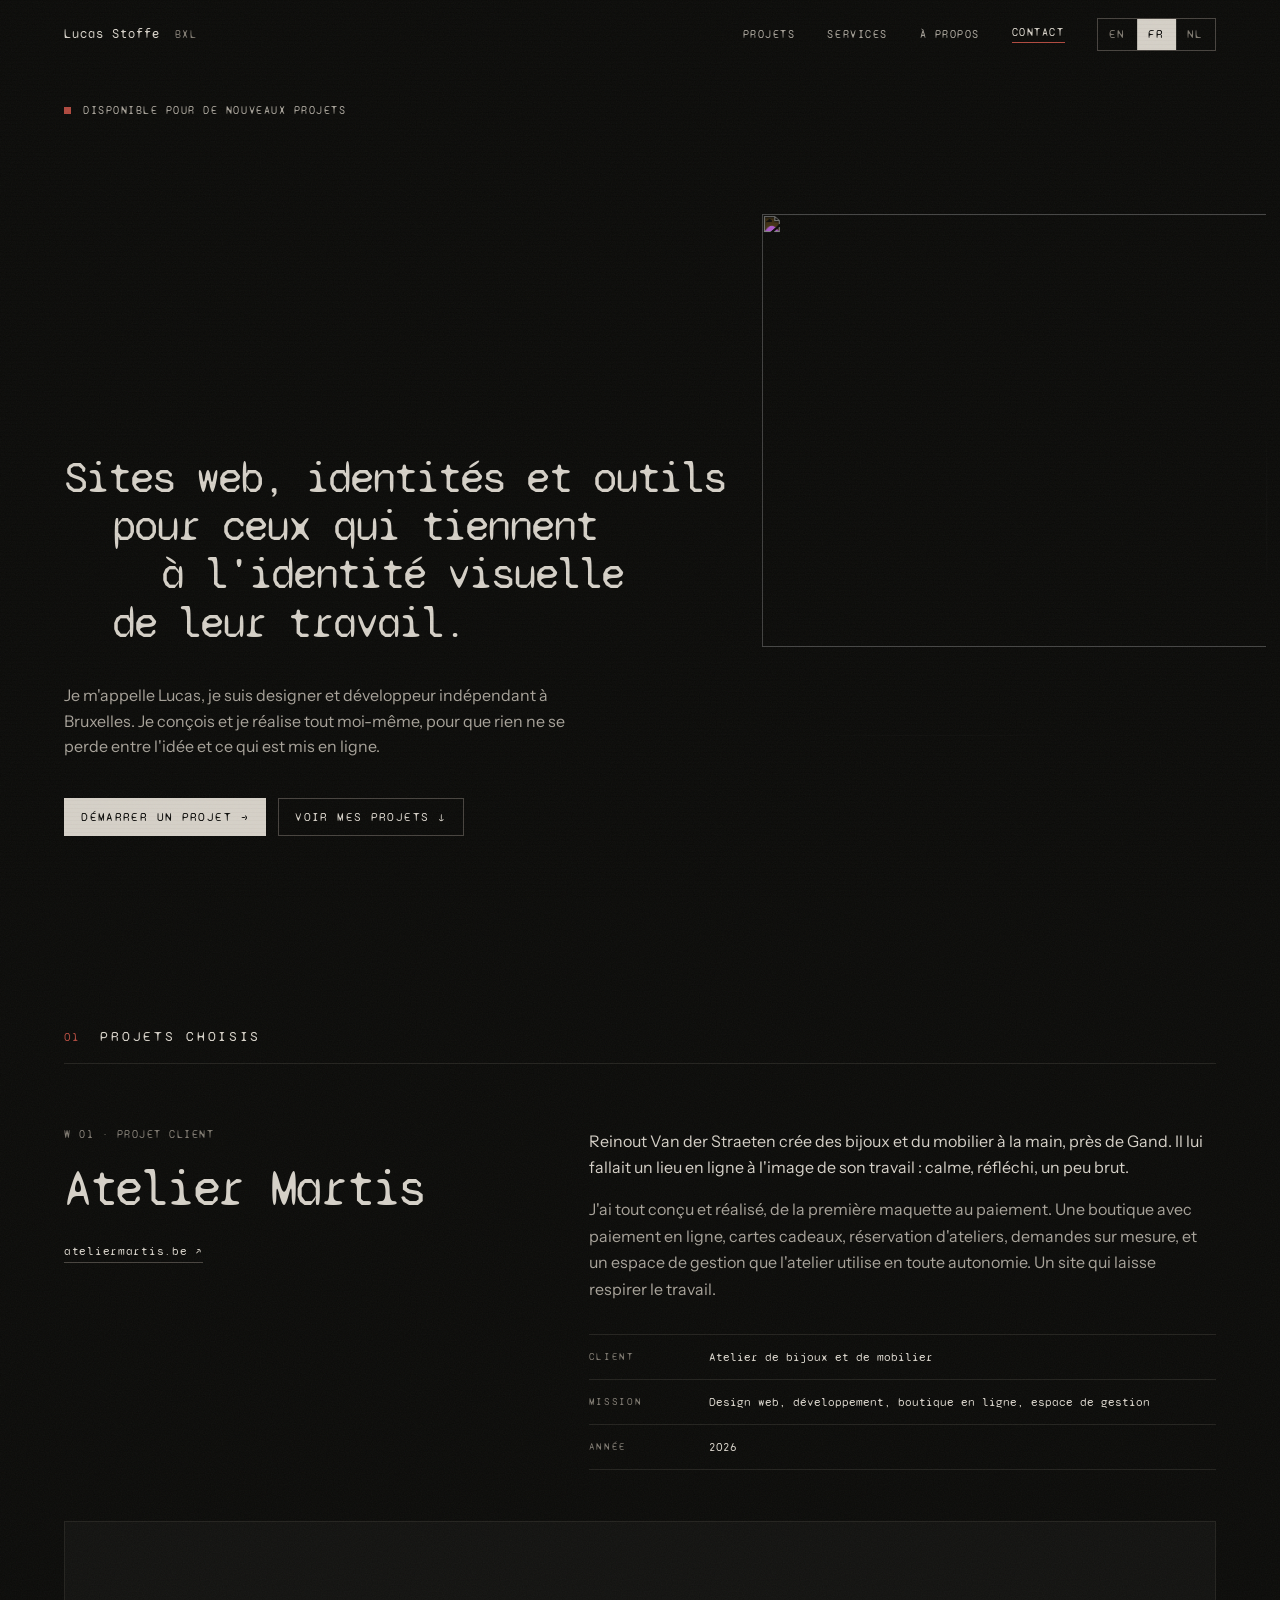
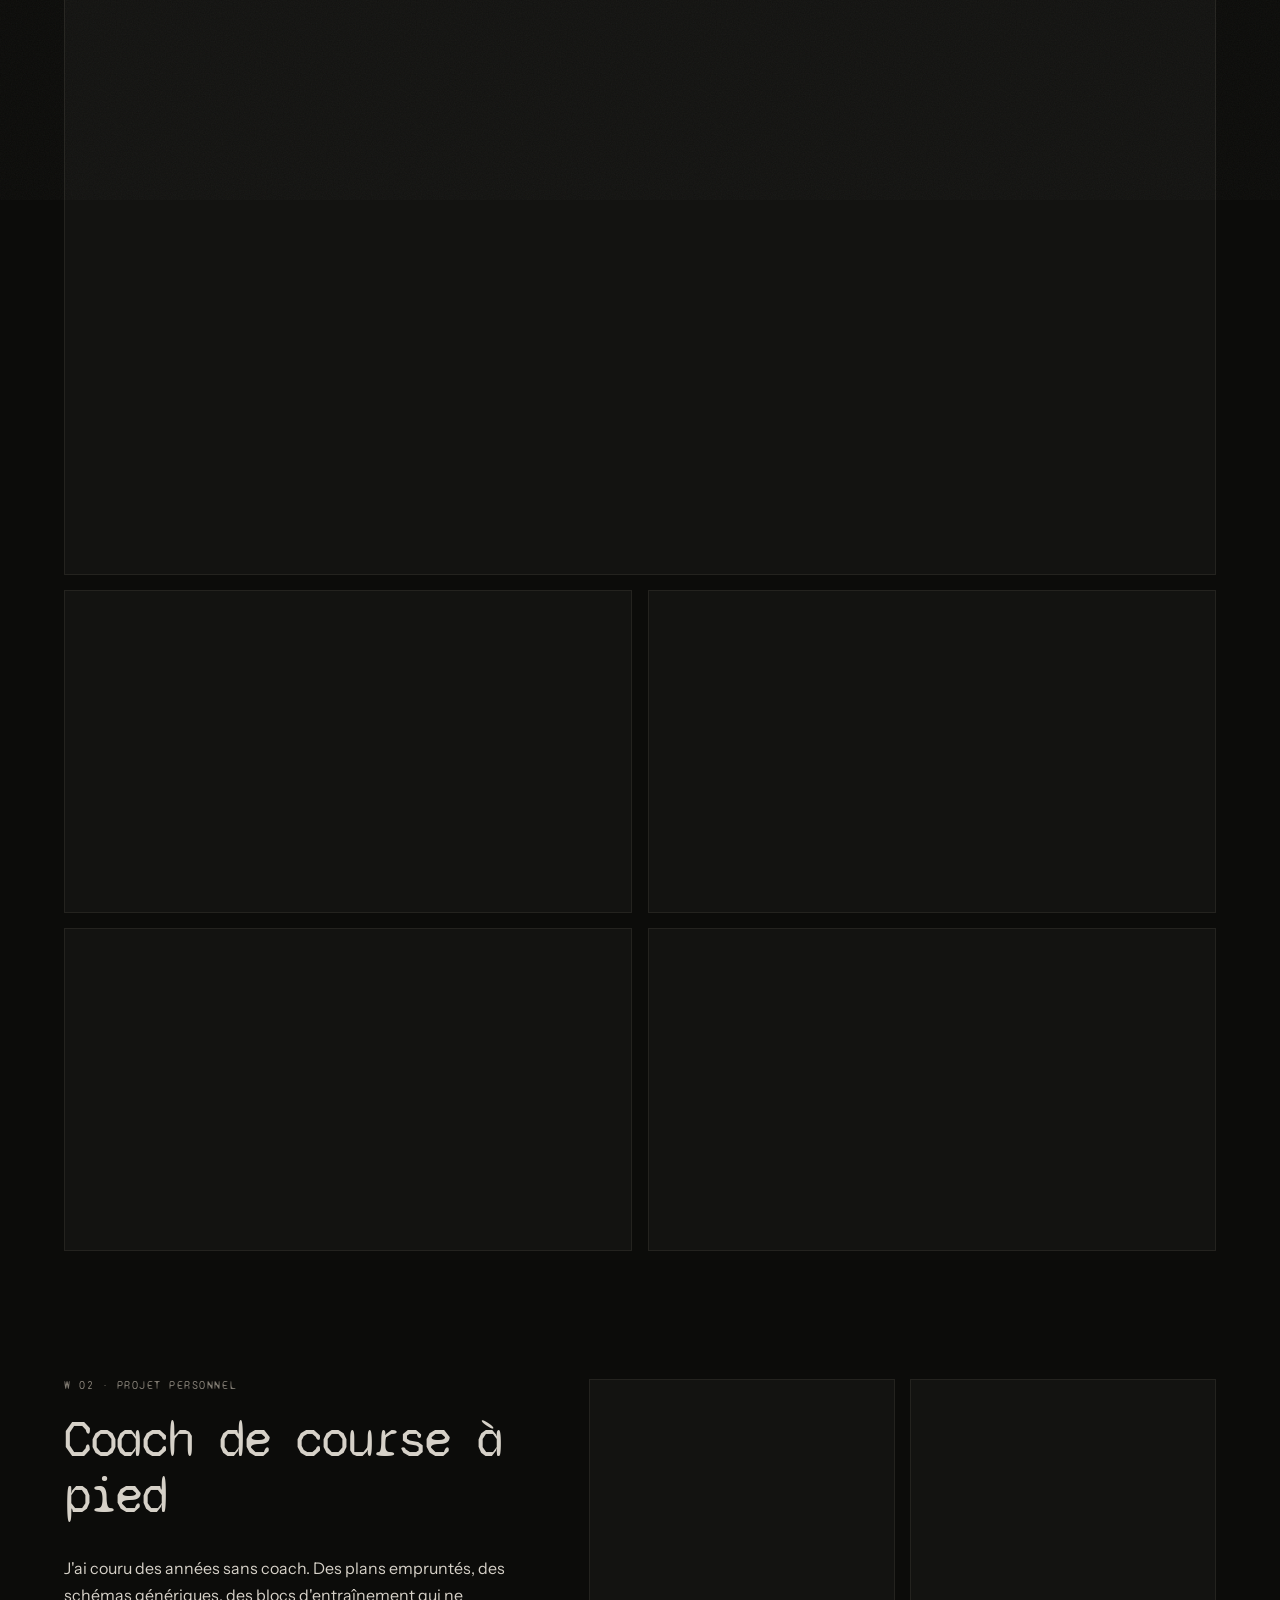
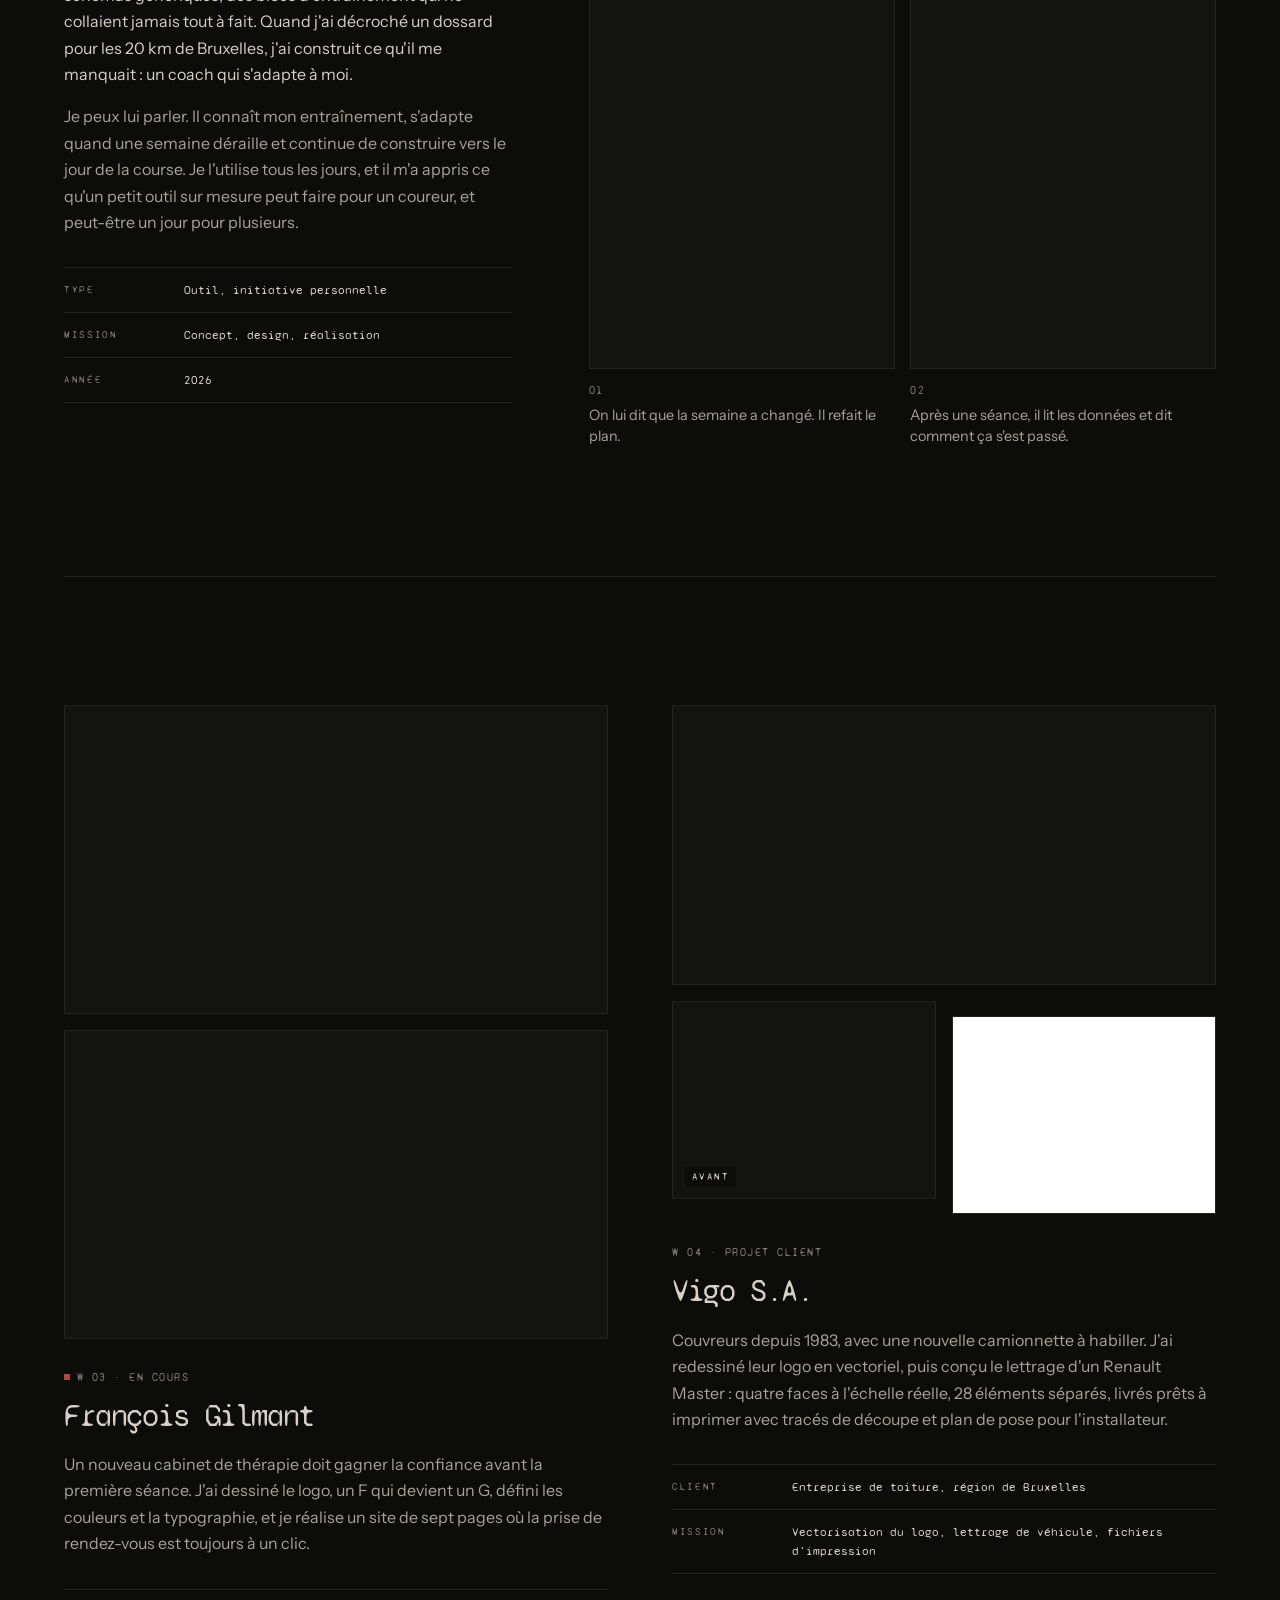
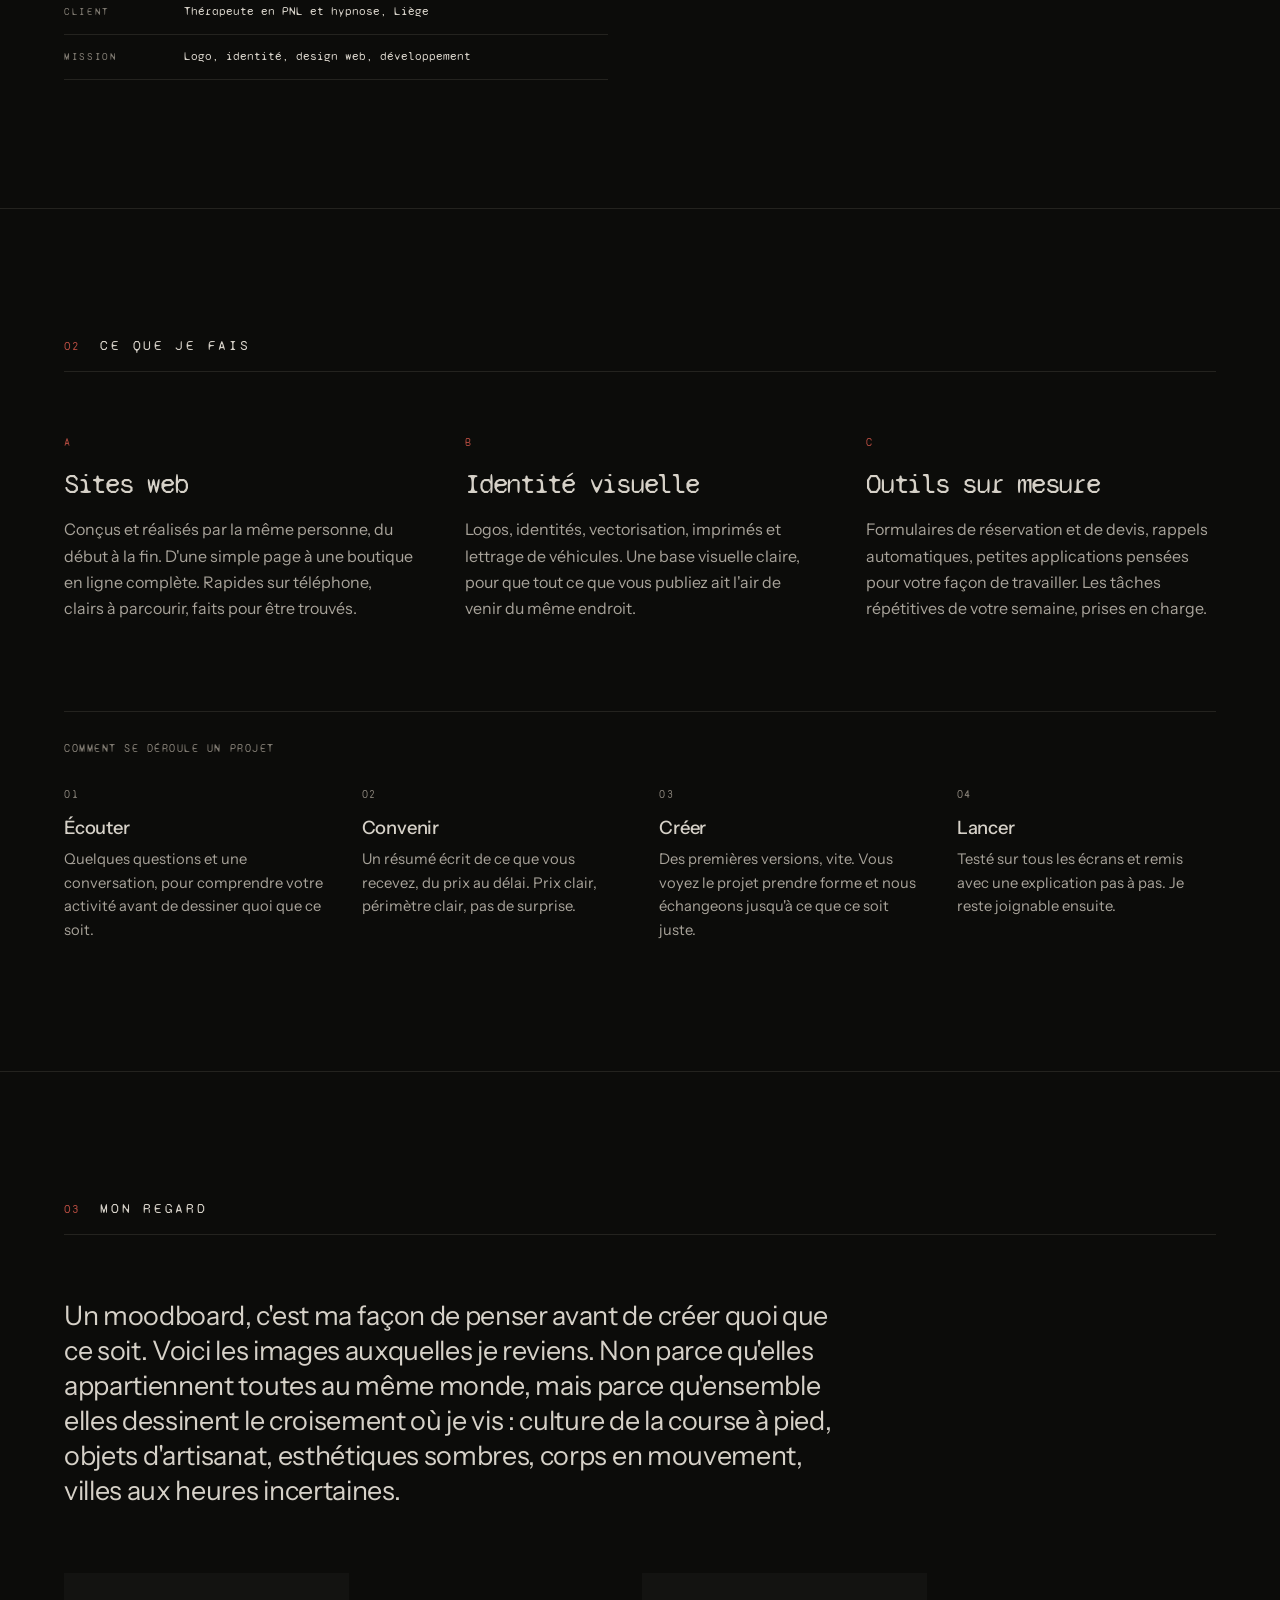
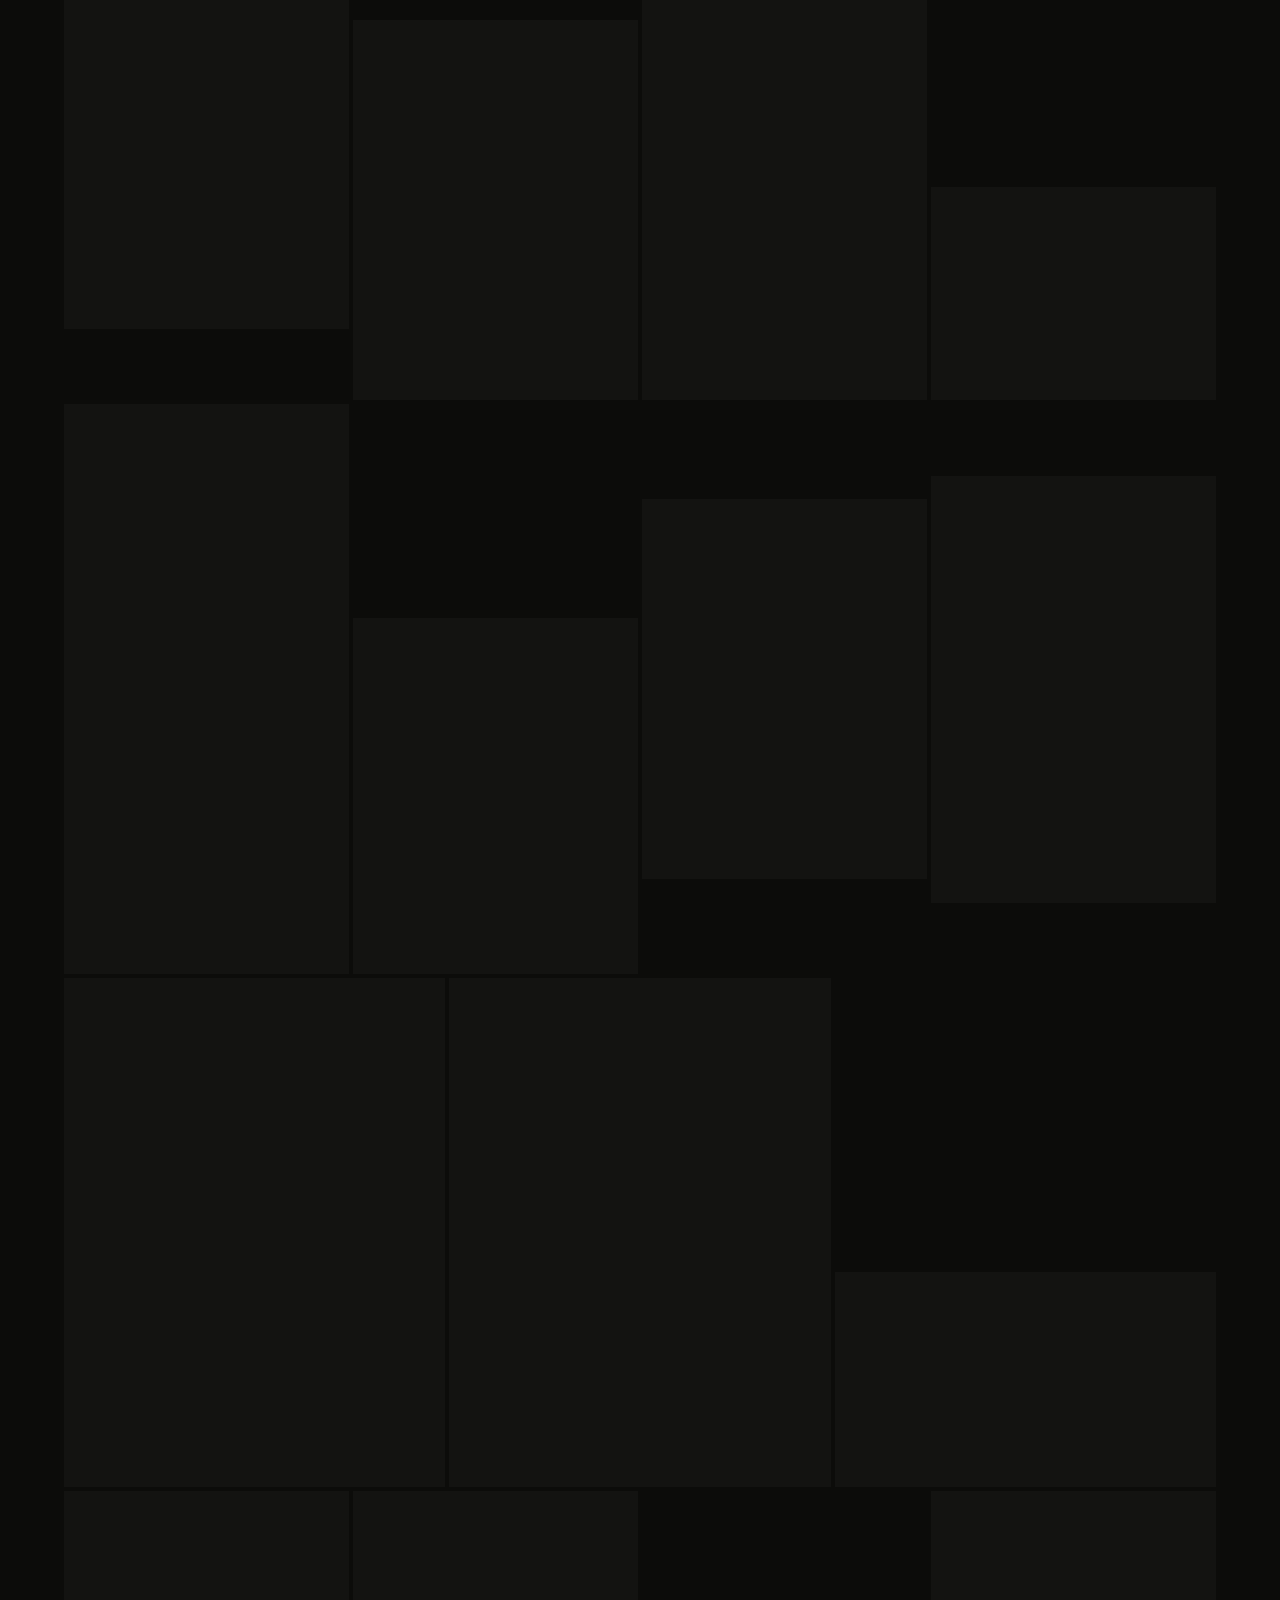
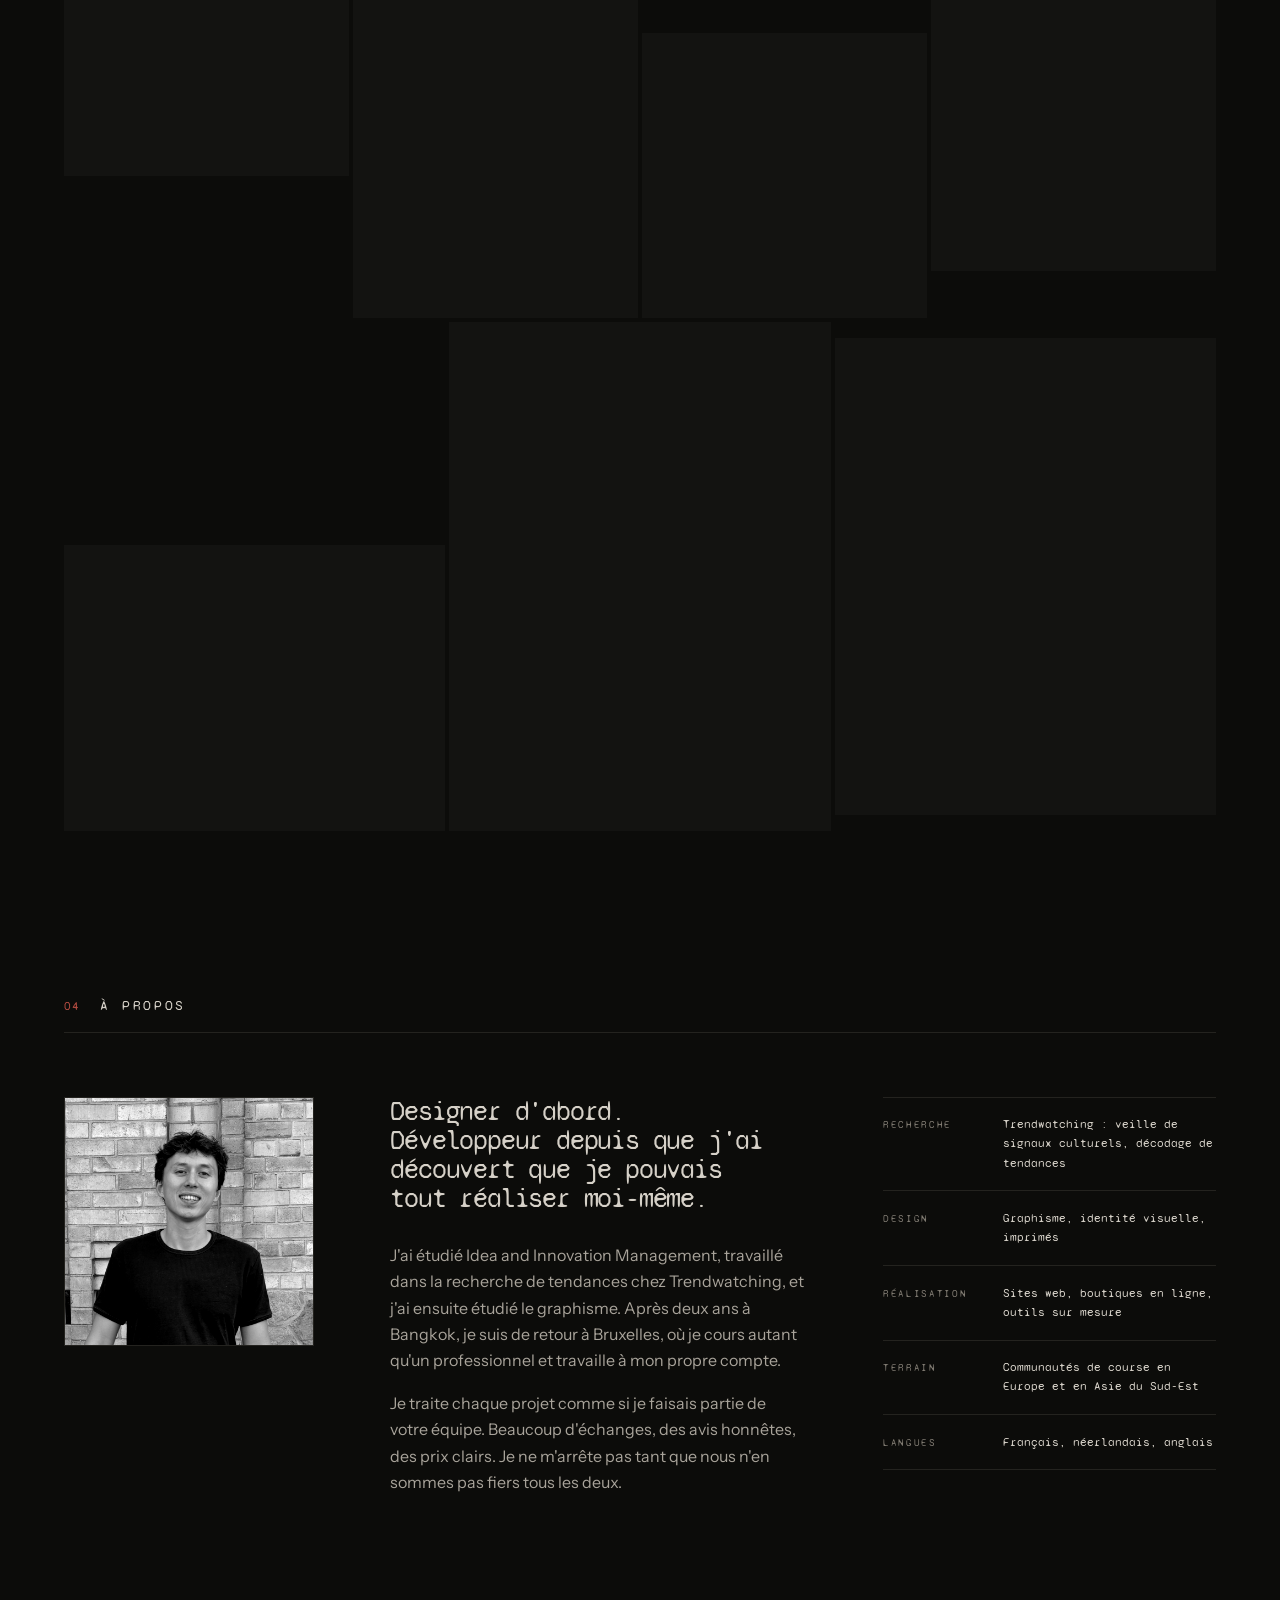
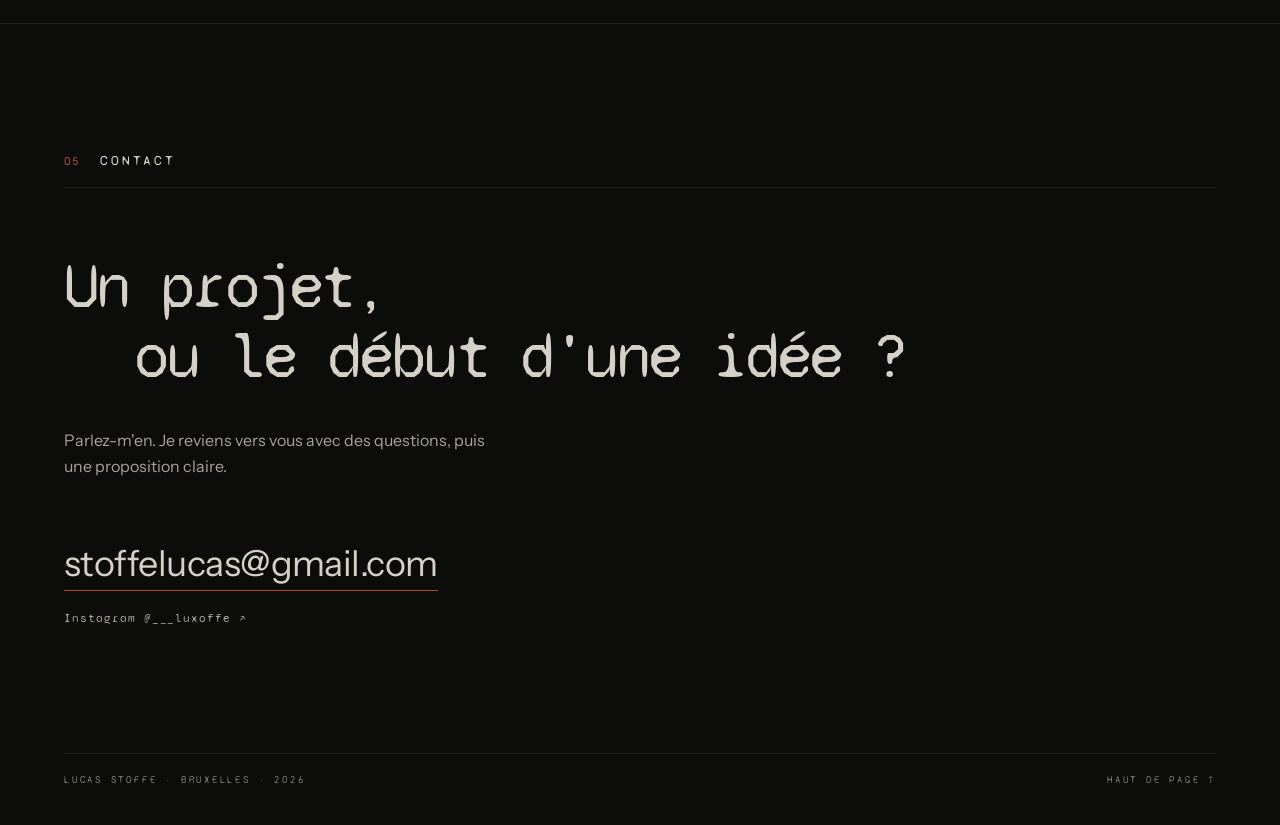
==== commit c315f5e2: "Favicon: the line drawing in red, vector, no background - favicon.svg traced from the drawing with t" ====
--- a/fr/index.html
+++ b/fr/index.html
@@ -4,7 +4,10 @@
   <meta charset="UTF-8">
   <meta name="viewport" content="width=device-width, initial-scale=1.0">
   <title>Lucas Stoffe · Sites web, identité visuelle et outils sur mesure · Bruxelles</title>
-  <link rel="icon" type="image/png" href="../images/favicon.png">
+  <!-- Tab icon: the line drawing in red, no background. Vector first, PNG for browsers that ignore it (Safari). -->
+  <link rel="icon" type="image/png" sizes="192x192" href="../images/favicon.png">
+  <link rel="icon" type="image/svg+xml" href="../images/favicon.svg">
+  <link rel="apple-touch-icon" href="../images/apple-touch-icon.png">
   <meta name="description" content="Designer et développeur indépendant à Bruxelles. Sites web, identités visuelles et outils sur mesure, conçus et réalisés de A à Z.">
   <meta name="theme-color" content="#0c0c0a">
 
--- a/style.css
+++ b/style.css
@@ -291,26 +291,73 @@
 
 .site-nav a:hover { color: var(--text); }
 
-/* Language switch: each language is its own page */
+/* Language switch: each language is its own page.
+   A block slides to the chosen language (script.js adds it); a red frame
+   follows the pointer. Without scripts the active language is simply filled. */
 .lang {
-  display: flex;
+  --i: 0;   /* active language */
+  --h: 0;   /* language under the pointer */
+  position: relative;
+  display: grid;
+  grid-template-columns: repeat(3, minmax(3.4em, 1fr));
+  font-size: 0.72rem;
   border: 1px solid var(--faint);
+  isolation: isolate;
 }
 
 .site-nav .lang a {
-  padding: 0.55em 0.75em;
+  position: relative;
+  z-index: 1;
+  padding: 0.75em 0;
+  text-align: center;
   color: var(--muted);
-  transition: color 0.25s ease, background 0.25s ease;
-}
-
-.site-nav .lang a + a { border-left: 1px solid var(--faint); }
+  transition: color 0.3s ease;
+}
 
 .site-nav .lang a:hover { color: var(--text); }
 
-.site-nav .lang a[aria-current="true"] {
+html:not(.js) .site-nav .lang a[aria-current="true"],
+.site-nav .lang a.is-on { color: var(--bg); }
+
+html:not(.js) .lang a[aria-current="true"] { background: var(--text); }
+
+.lang-thumb,
+.lang-ghost {
+  position: absolute;
+  top: 0;
+  bottom: 0;
+  left: 0;
+  width: calc(100% / 3);
+  pointer-events: none;
+}
+
+/* The block: springs past its target, then settles */
+.lang-thumb {
+  z-index: 0;
   background: var(--text);
-  color: var(--bg);
-}
+  translate: calc(var(--i) * 100%) 0;
+  transition: translate 0.6s cubic-bezier(0.34, 1.45, 0.5, 1);
+}
+
+.lang-thumb.is-moving { animation: thumb-stretch 0.6s ease; }
+
+@keyframes thumb-stretch {
+  0%   { scale: 1 1; }
+  35%  { scale: 1.5 0.72; background: var(--accent); }
+  70%  { scale: 0.92 1.08; }
+  100% { scale: 1 1; }
+}
+
+/* The frame under the pointer */
+.lang-ghost {
+  z-index: 2;
+  border: 1px solid var(--accent);
+  translate: calc(var(--h) * 100%) 0;
+  opacity: 0;
+  transition: translate 0.35s cubic-bezier(0.3, 1.3, 0.5, 1), opacity 0.2s ease;
+}
+
+.lang:hover .lang-ghost { opacity: 1; }
 
 .site-nav .site-nav-cta {
   color: var(--text);
@@ -417,11 +464,14 @@
 
 
 /* Sits further right than before, so the larger headline stays readable. */
+/* Size follows the window in both directions, so the artwork is never cut
+   off and keeps its weight next to the text. It is centred in the opening
+   with plain positioning (no transform), so it sits the same for everyone. */
 .opening-tattoo {
-  top: 50%;
+  --art: max(280px, min(34vw, 74svh, 860px));
+  width: var(--art);
+  top: calc(50% - var(--art) * 0.5 + 0.5rem);
   right: max(3%, calc(var(--pad) - 2rem));
-  width: clamp(280px, 34vw, 780px);   /* grows with the screen, so it keeps its weight next to the text */
-  transform: translateY(-56%);
 }
 
 .opening-bottom {
@@ -1021,14 +1071,14 @@
   content: '';
   position: fixed;
   inset: 0;
-  z-index: 1999;
+  z-index: 44;
   background: var(--bg);
 }
 
 .lang-wipe {
   position: fixed;
   inset: 0;
-  z-index: 2000;
+  z-index: 45;   /* just under the header (50) */
   pointer-events: none;
   display: flex;
   flex-direction: column;
@@ -1097,6 +1147,24 @@
   white-space: nowrap;
 }
 
+/* Calm version: one name pushes the other out. Clipped left and right only,
+   so accents and tails above and below the line stay whole. */
+.lang-wipe-word.is-push {
+  position: relative;
+  clip-path: inset(-0.4em 0);
+}
+
+.lang-wipe-word.is-push span {
+  display: inline-block;
+  will-change: transform;
+}
+
+.lang-wipe-word.is-push .lang-wipe-in {
+  position: absolute;
+  left: 0;
+  top: 0;
+}
+
 /* ================================================
    RESPONSIVE — TABLET
 ================================================ */
@@ -1126,12 +1194,13 @@
 @media (max-width: 600px) {
   .site-nav > a:not(.site-nav-cta) { display: none; }
 
+  .lang { grid-template-columns: repeat(3, minmax(2.7em, 1fr)); }
+
   .opening-tattoo {
     top: 7%;
     right: -12%;
     width: 80%;
     opacity: 0.5;
-    transform: none;
   }
 
   /* Narrow screens: the big lines flow as one sentence, set a little larger */
@@ -1185,12 +1254,27 @@
 
   .grain, .status-dot { animation: none; }
 
-  .lang-wipe { display: none; }
-  html.lang-arriving body::before { content: none; }
+  /* Language change becomes a plain fade; the switch still slides, without the spring */
+  .lang-wipe-bar,
+  .lang-wipe.is-closed .lang-wipe-bar,
+  .lang-wipe.is-opening .lang-wipe-bar {
+    transform: none;
+    transition: opacity 0.3s ease;
+    transition-delay: 0s;
+  }
+
+  .lang-wipe-bar,
+  .lang-wipe.is-opening .lang-wipe-bar { opacity: 0; }
+  .lang-wipe.is-closed:not(.is-opening) .lang-wipe-bar { opacity: 1; }
+
+  .lang-wipe-label { transition: opacity 0.25s ease; }
+
+  .lang-thumb { transition: translate 0.35s ease; }
+  .lang-thumb.is-moving { animation: none; }
+  .lang-ghost { transition: opacity 0.2s ease; }
 
   .js .reveal,
   .opening-status,
-  .opening-tattoo,
   .opening-bottom {
     opacity: 1;
     transform: none;
@@ -1198,5 +1282,5 @@
     transition: none;
   }
 
-  .opening-tattoo { opacity: 0.75; }
-}
+  .opening-tattoo { opacity: 0.75; animation: none; }
+}
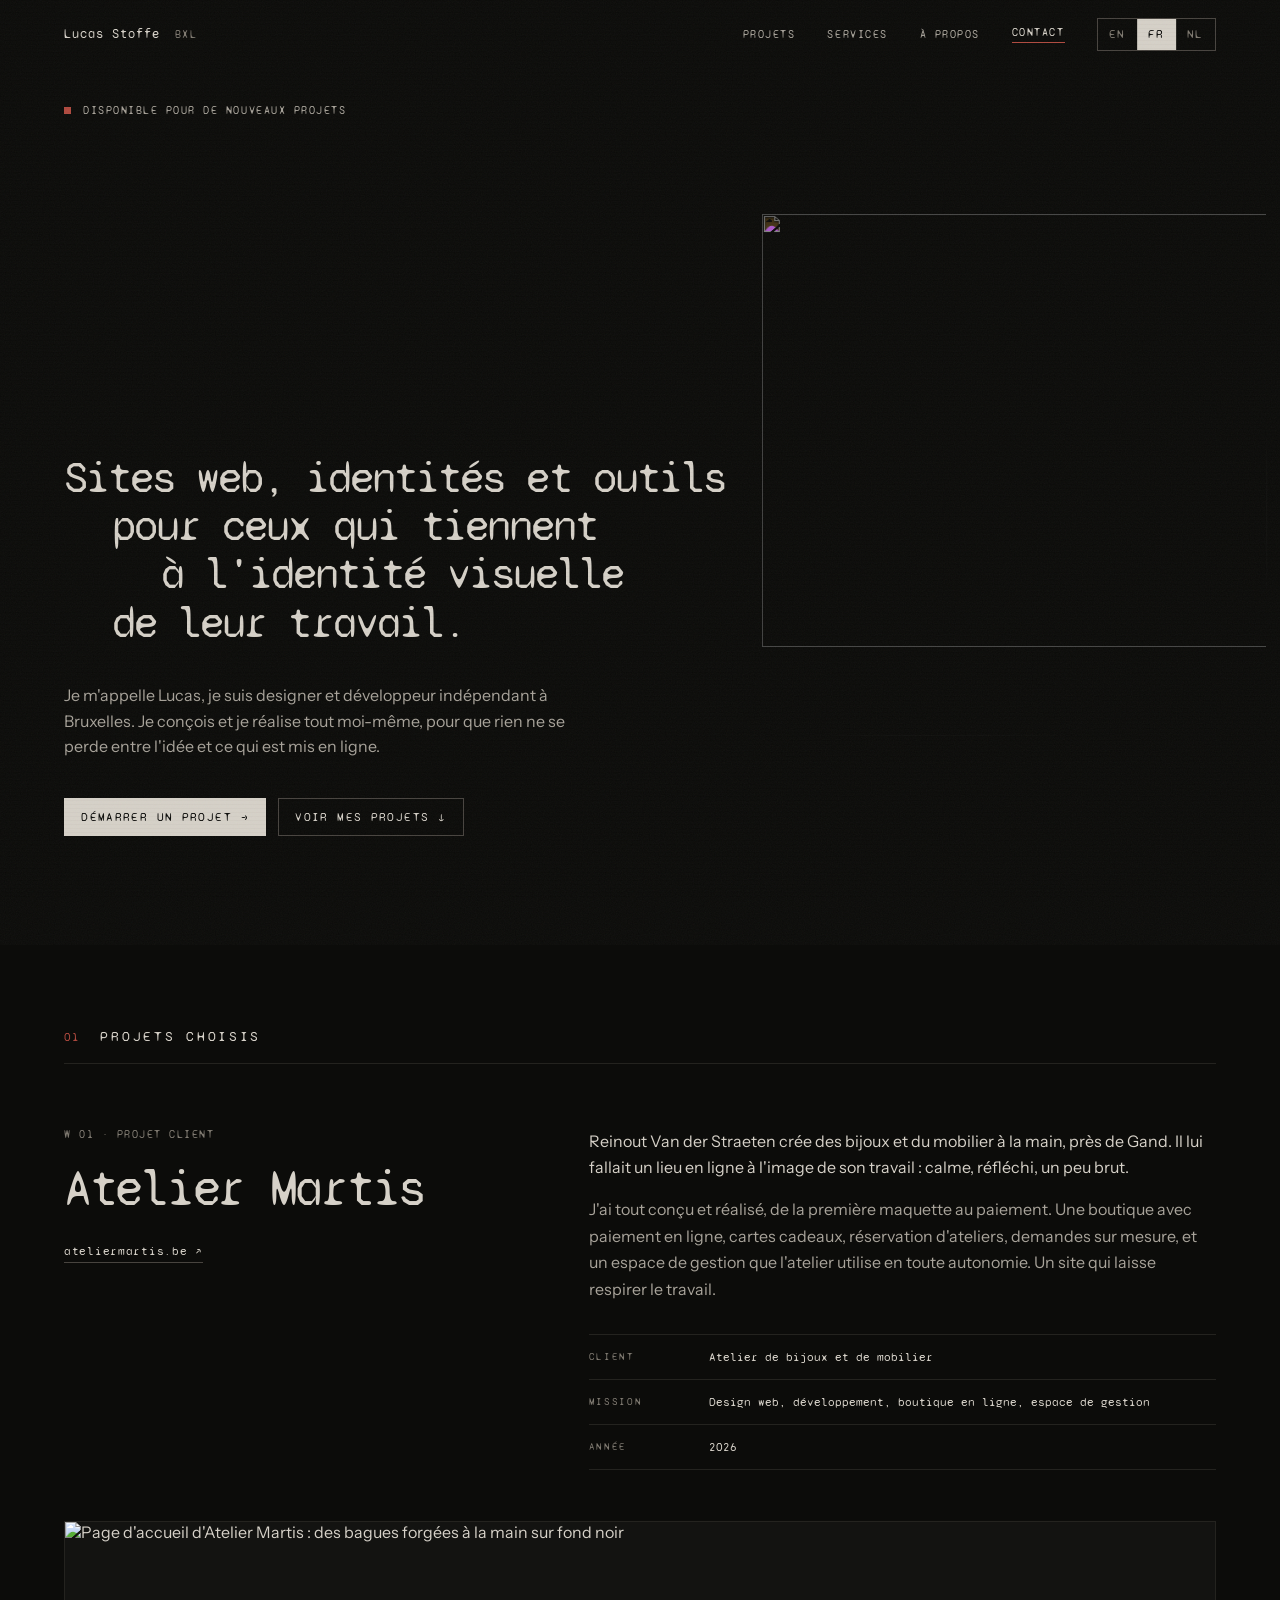
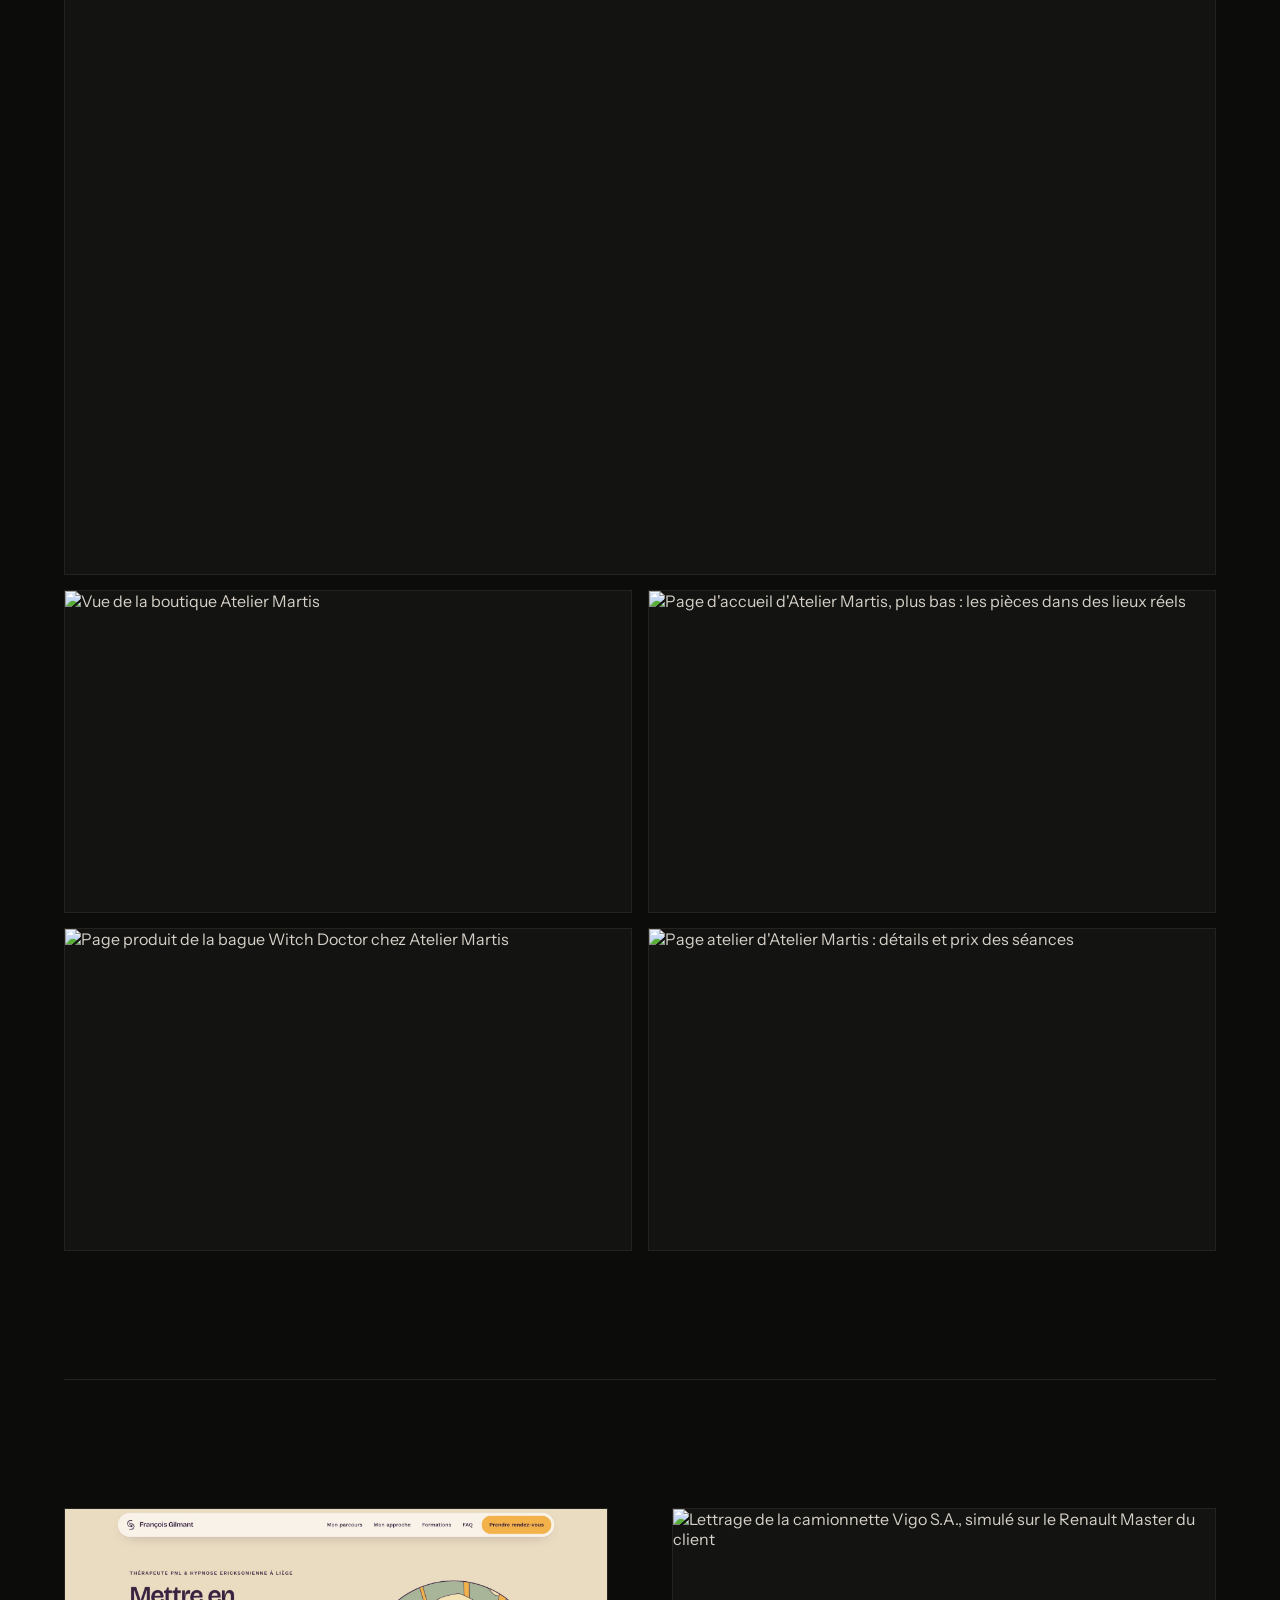
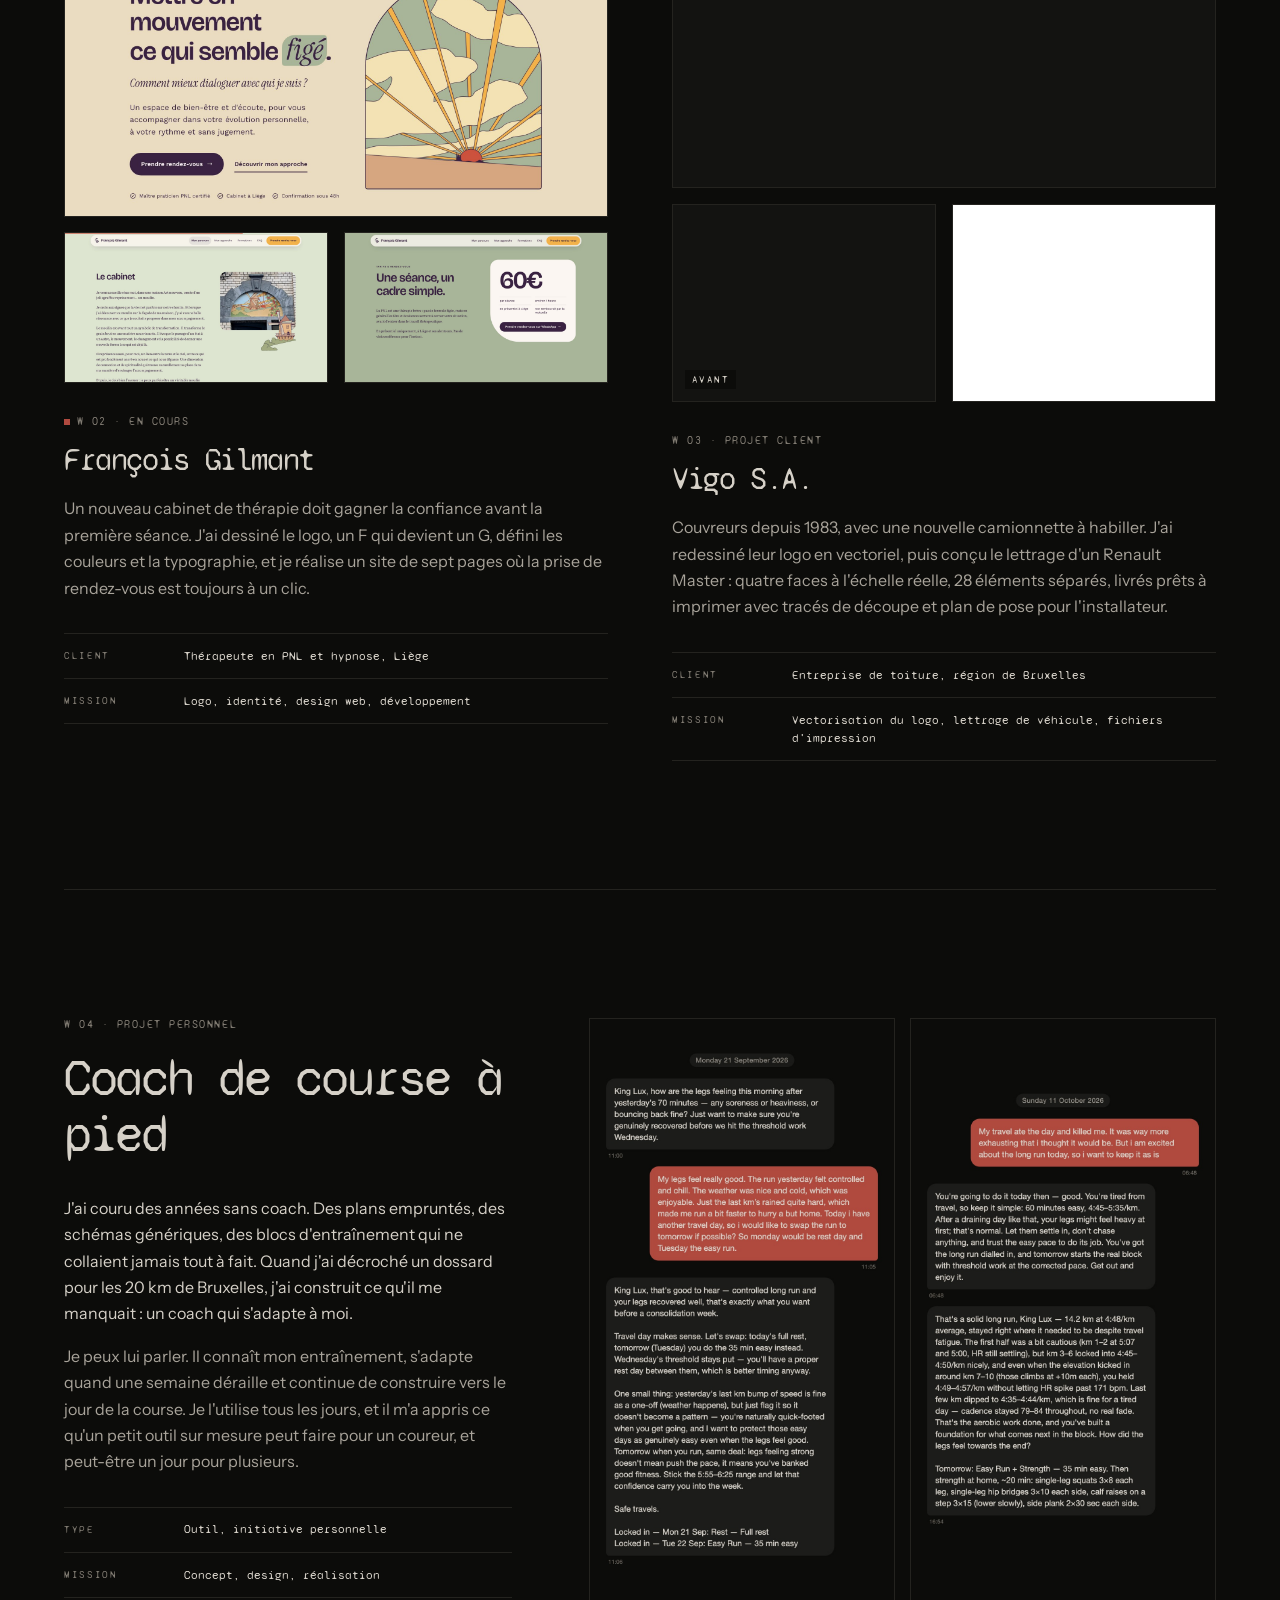
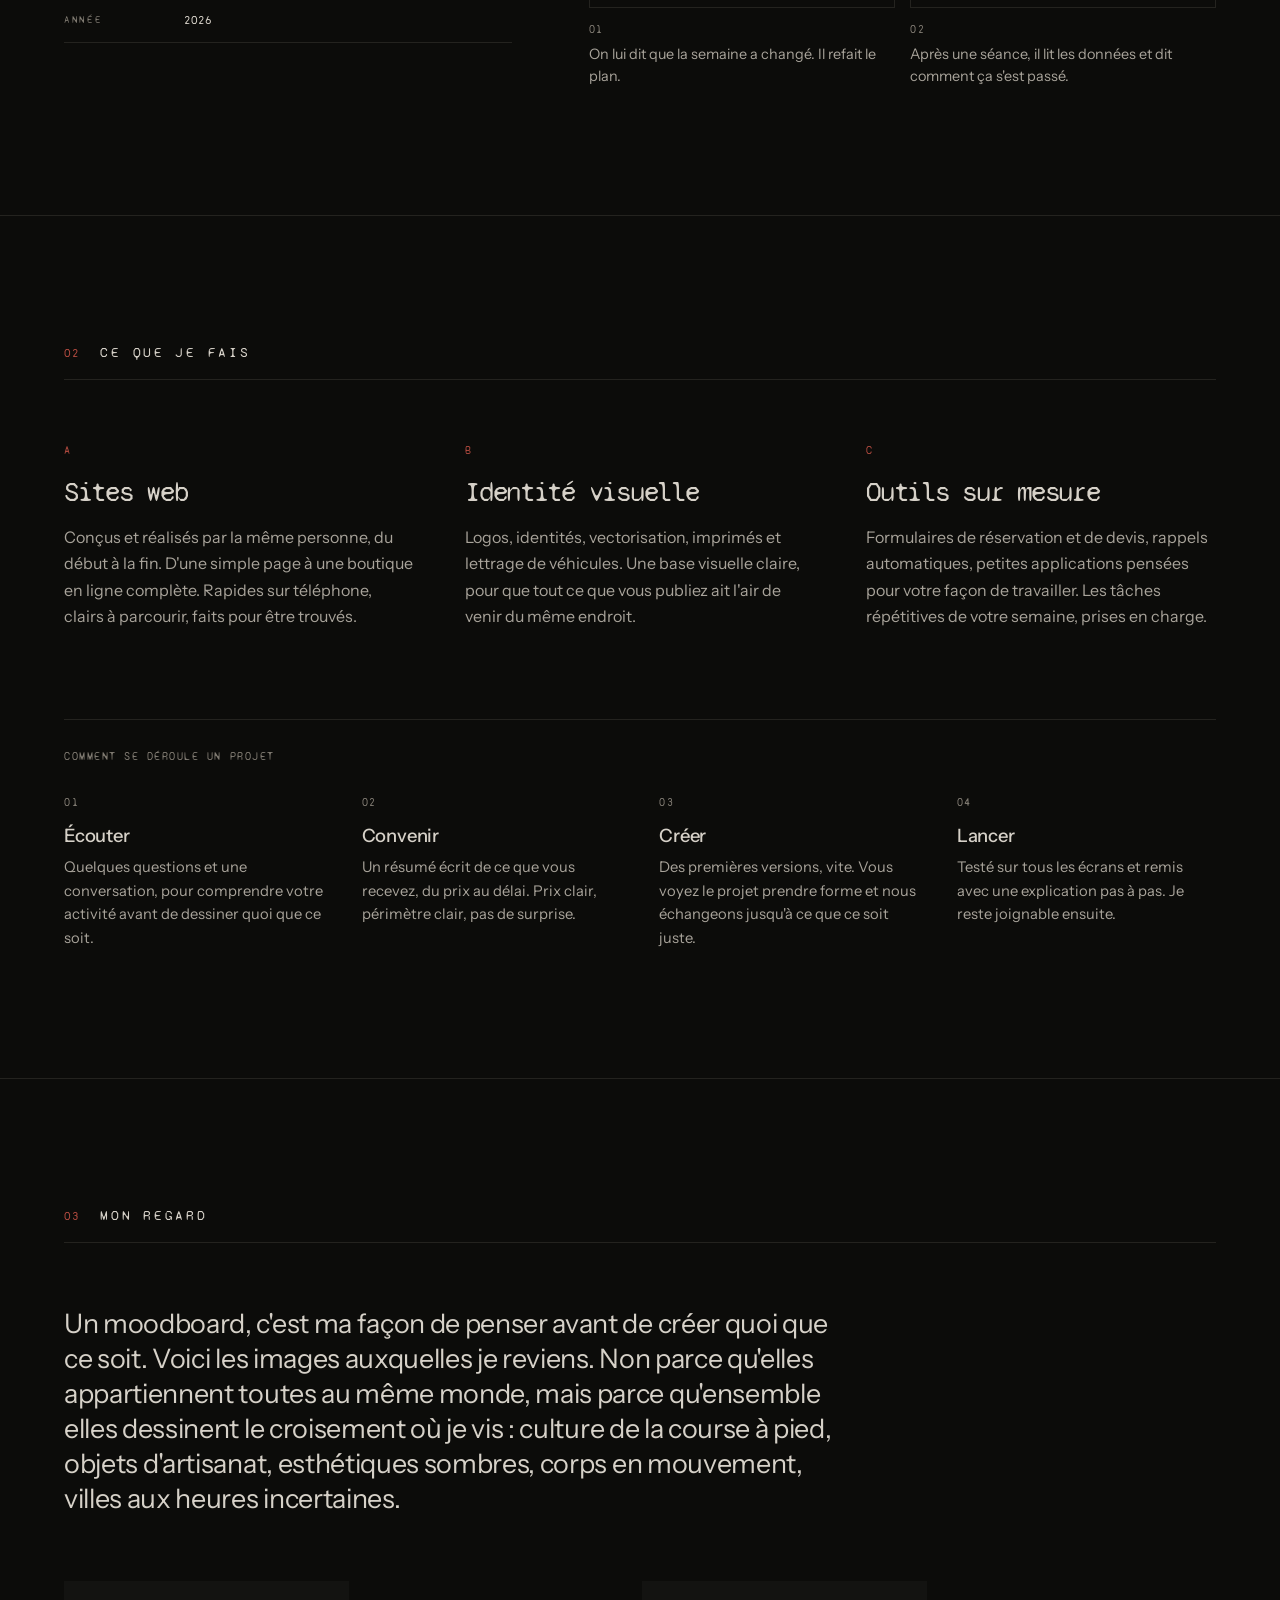
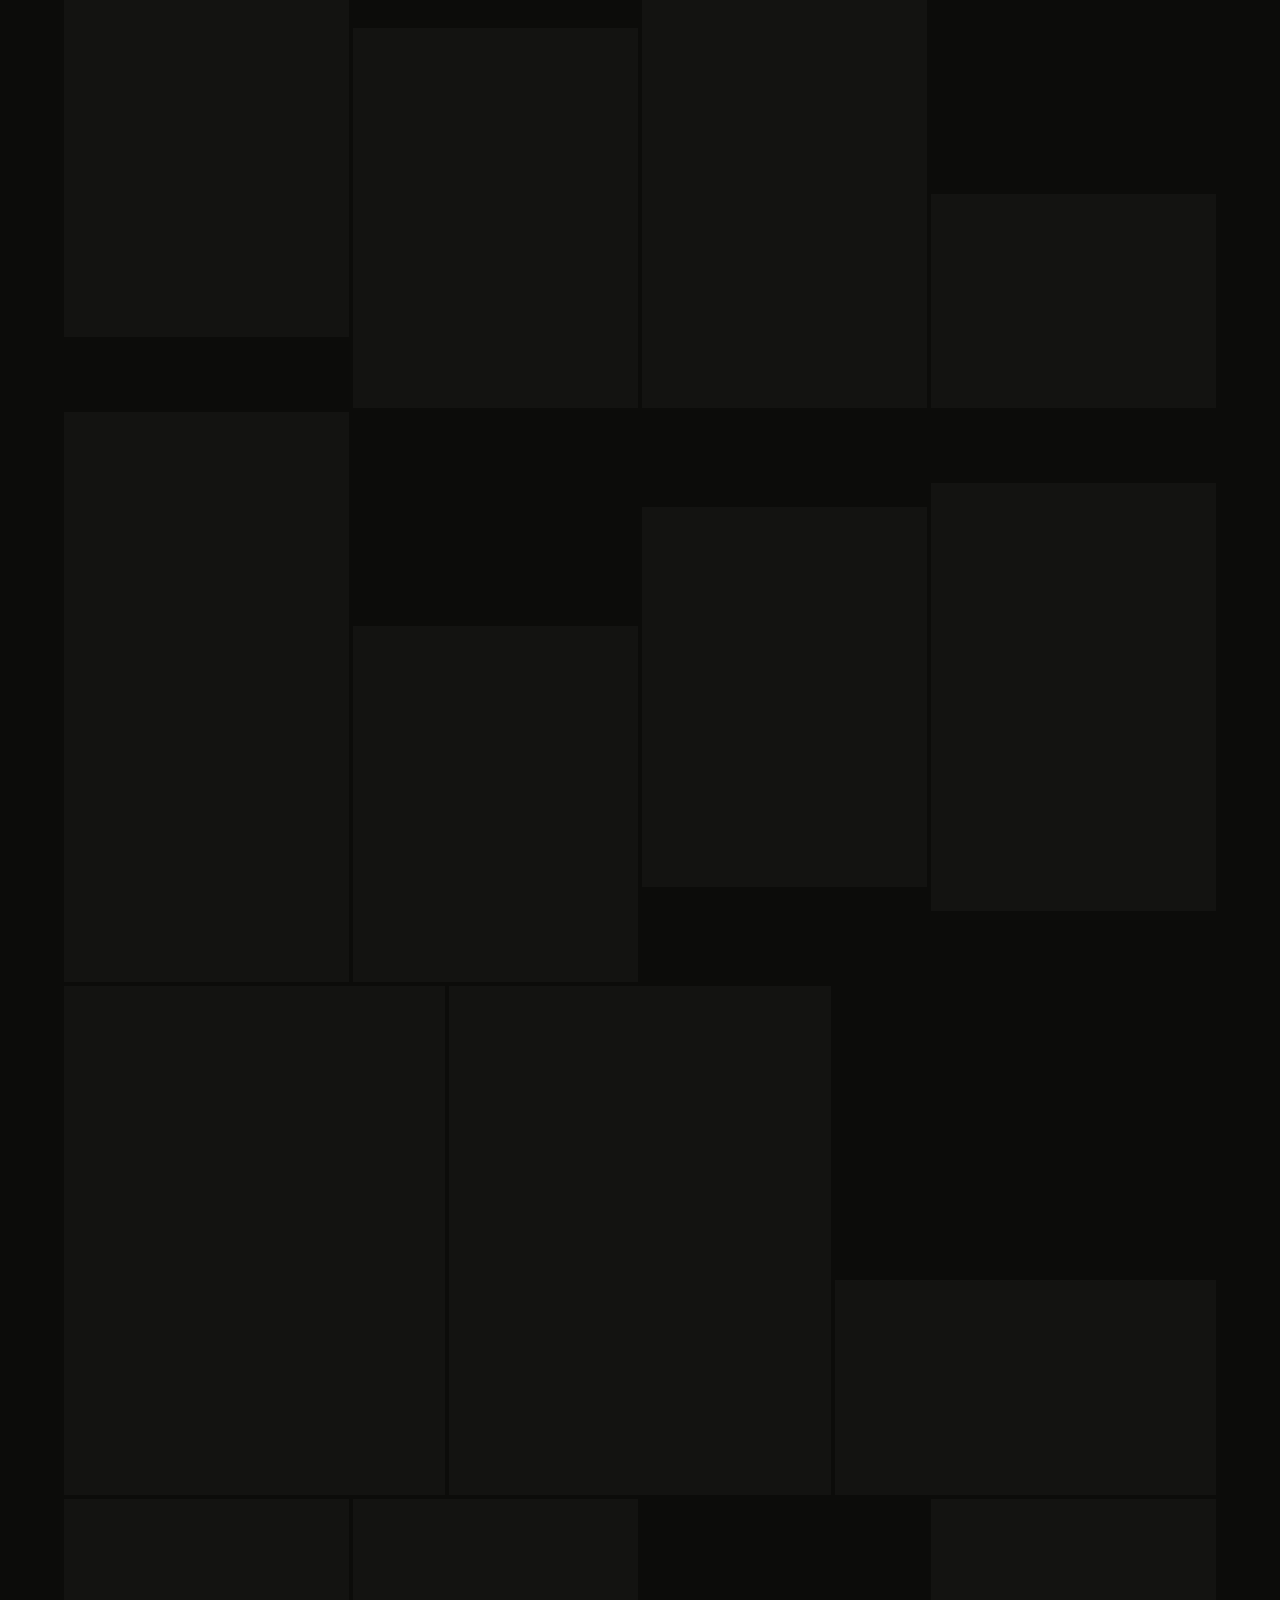
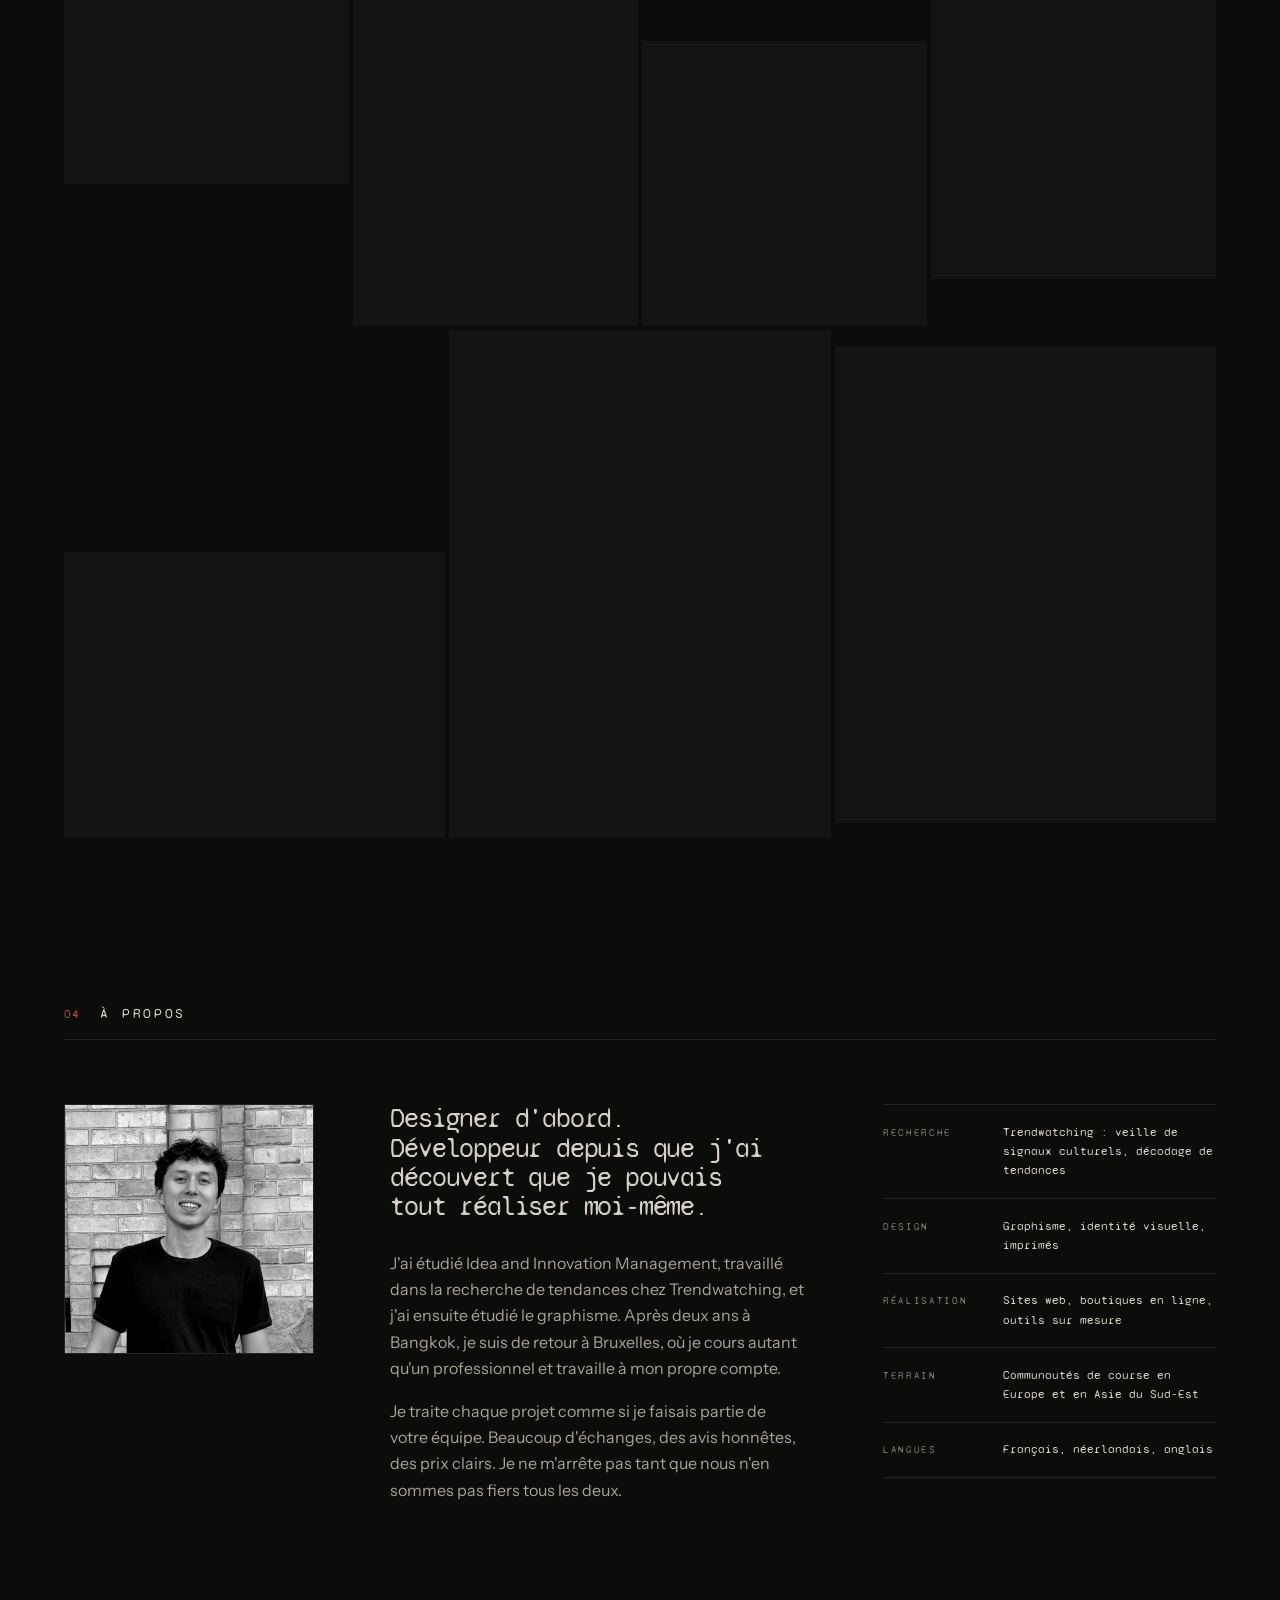
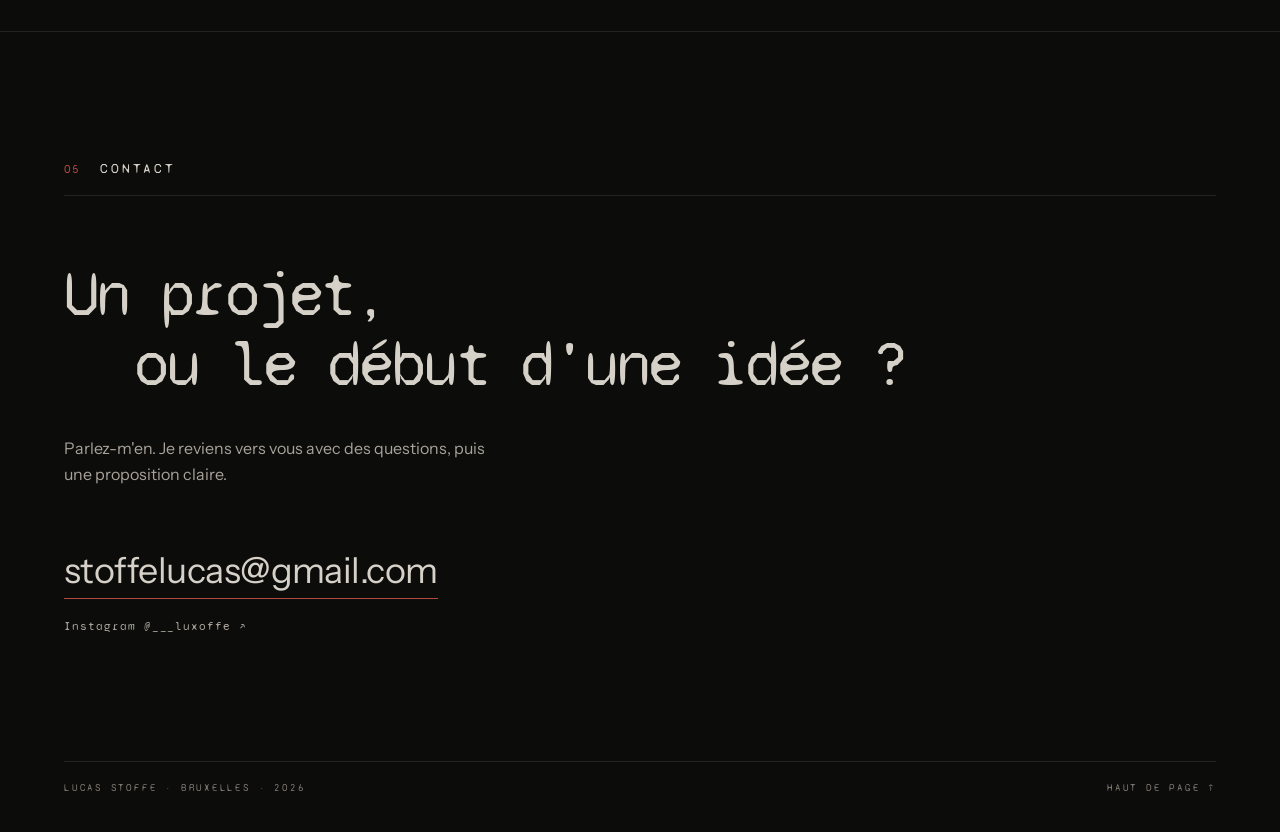
==== commit d4d47c0a: "Motion polish, François video and new project order - Scroll reveals: slow soft rise with a light bl" ====
--- a/fr/index.html
+++ b/fr/index.html
@@ -4,10 +4,9 @@
   <meta charset="UTF-8">
   <meta name="viewport" content="width=device-width, initial-scale=1.0">
   <title>Lucas Stoffe · Sites web, identité visuelle et outils sur mesure · Bruxelles</title>
-  <!-- Tab icon: the line drawing in red, no background. Vector first, PNG for browsers that ignore it (Safari). -->
-  <link rel="icon" type="image/png" sizes="192x192" href="../images/favicon.png">
-  <link rel="icon" type="image/svg+xml" href="../images/favicon.svg">
-  <link rel="apple-touch-icon" href="../images/apple-touch-icon.png">
+  <!-- Tab icon: the drawing as filled shapes in the accent red (#b04a3f), no background. Filled on purpose: Safari puts a white square behind dark icons made of thin lines; this version was checked in Safari. Safari keeps old icons stored under their file name, so give the file a new name whenever the icon changes. -->
+  <link rel="icon" type="image/png" sizes="192x192" href="../images/lucas-stoffe-icon.png">
+  <link rel="apple-touch-icon" href="../images/apple-touch-icon.png?v=5">
   <meta name="description" content="Designer et développeur indépendant à Bruxelles. Sites web, identités visuelles et outils sur mesure, conçus et réalisés de A à Z.">
   <meta name="theme-color" content="#0c0c0a">
 
@@ -130,11 +129,48 @@
       </div>
     </article>
 
-    <!-- W 02 — Running coach -->
+    <!-- W 02 + W 03 — shorter entries -->
+    <div class="case-duo">
+      <article class="mini reveal">
+        <figure class="shot shot--video"><video src="../images/work/francois-scroll.mp4" poster="../images/work/francois-home.jpg" width="1440" height="816" autoplay muted loop playsinline preload="metadata" aria-label="Site de François Gilmant : la page d'accueil, de haut en bas"></video></figure>
+        <div class="shot-pair shot-pair--screens">
+          <figure class="shot"><img src="../images/work/francois-cabinet.jpg" alt="Site de François Gilmant, page Mon parcours : le cabinet et le sgraffite du moulin sur sa façade" width="1800" height="1020" loading="lazy"></figure>
+          <figure class="shot"><img src="../images/work/francois-tarifs.jpg" alt="Site de François Gilmant, page tarifs et rendez-vous" width="1800" height="1020" loading="lazy"></figure>
+        </div>
+        <div class="mini-text">
+          <span class="tag"><span class="status-dot status-dot--small" aria-hidden="true"></span>W 02 · En cours</span>
+          <h3>François Gilmant</h3>
+          <p>Un nouveau cabinet de thérapie doit gagner la confiance avant la première séance. J'ai dessiné le logo, un F qui devient un G, défini les couleurs et la typographie, et je réalise un site de sept pages où la prise de rendez-vous est toujours à un clic.</p>
+          <dl class="case-meta">
+            <div><dt>Client</dt><dd>Thérapeute en PNL et hypnose, Liège</dd></div>
+            <div><dt>Mission</dt><dd>Logo, identité, design web, développement</dd></div>
+          </dl>
+        </div>
+      </article>
+
+      <article class="mini reveal">
+        <figure class="shot shot--van"><img src="../images/work/vigo-van.jpg" alt="Lettrage de la camionnette Vigo S.A., simulé sur le Renault Master du client" width="1989" height="874" loading="lazy"></figure>
+        <div class="shot-pair">
+          <figure class="shot shot--label" data-label="Avant"><img src="../images/work/vigo-before.jpg" alt="La camionnette blanche avant le lettrage" width="1400" height="1050" loading="lazy"></figure>
+          <figure class="shot shot--logo"><img src="../images/work/vigo-logo.jpg" alt="Logo Vigo S.A., redessiné en vectoriel" width="1400" height="696" loading="lazy"></figure>
+        </div>
+        <div class="mini-text">
+          <span class="tag">W 03 · Projet client</span>
+          <h3>Vigo S.A.</h3>
+          <p>Couvreurs depuis 1983, avec une nouvelle camionnette à habiller. J'ai redessiné leur logo en vectoriel, puis conçu le lettrage d'un Renault Master : quatre faces à l'échelle réelle, 28 éléments séparés, livrés prêts à imprimer avec tracés de découpe et plan de pose pour l'installateur.</p>
+          <dl class="case-meta">
+            <div><dt>Client</dt><dd>Entreprise de toiture, région de Bruxelles</dd></div>
+            <div><dt>Mission</dt><dd>Vectorisation du logo, lettrage de véhicule, fichiers d'impression</dd></div>
+          </dl>
+        </div>
+      </article>
+    </div>
+
+    <!-- W 04 — Running coach -->
     <article class="case case--split">
       <div class="case-col reveal">
         <div class="case-title">
-          <span class="tag">W 02 · Projet personnel</span>
+          <span class="tag">W 04 · Projet personnel</span>
           <h3>Coach de course à pied</h3>
         </div>
         <div class="case-body">
@@ -148,44 +184,10 @@
         </div>
       </div>
       <div class="phones reveal">
-        <figure class="phone"><div class="shot shot--phone"><img src="../images/work/chatbox-01.jpg" alt="Coach de course à pied : une conversation pour déplacer l'entraînement du jour" width="900" height="1740" loading="lazy"></div><figcaption><span>01</span> On lui dit que la semaine a changé. Il refait le plan.</figcaption></figure>
-        <figure class="phone"><div class="shot shot--phone"><img src="../images/work/chatbox-02.jpg" alt="Coach de course à pied : retour après une séance au seuil" width="900" height="1740" loading="lazy"></div><figcaption><span>02</span> Après une séance, il lit les données et dit comment ça s'est passé.</figcaption></figure>
+        <figure class="phone"><div class="shot shot--phone"><img src="../images/work/chatbox-01.jpg" alt="Coach de course à pied : déplacer une sortie autour d'un jour de voyage" width="900" height="1740" loading="lazy"></div><figcaption><span>01</span> On lui dit que la semaine a changé. Il refait le plan.</figcaption></figure>
+        <figure class="phone"><div class="shot shot--phone"><img src="../images/work/chatbox-02.jpg" alt="Coach de course à pied : retour après une sortie longue" width="900" height="1740" loading="lazy"></div><figcaption><span>02</span> Après une séance, il lit les données et dit comment ça s'est passé.</figcaption></figure>
       </div>
     </article>
-
-    <!-- W 03 + W 04 — shorter entries -->
-    <div class="case-duo">
-      <article class="mini reveal">
-        <figure class="shot"><img src="../images/work/francois-home.jpg" alt="Site de François Gilmant : page d'accueil avec le logo F et G en arrière-plan" width="1800" height="1020" loading="lazy"></figure>
-        <figure class="shot"><img src="../images/work/francois-steps.jpg" alt="Site de François Gilmant : à quoi ressemble une première séance" width="1800" height="1020" loading="lazy"></figure>
-        <div class="mini-text">
-          <span class="tag"><span class="status-dot status-dot--small" aria-hidden="true"></span>W 03 · En cours</span>
-          <h3>François Gilmant</h3>
-          <p>Un nouveau cabinet de thérapie doit gagner la confiance avant la première séance. J'ai dessiné le logo, un F qui devient un G, défini les couleurs et la typographie, et je réalise un site de sept pages où la prise de rendez-vous est toujours à un clic.</p>
-          <dl class="case-meta">
-            <div><dt>Client</dt><dd>Thérapeute en PNL et hypnose, Liège</dd></div>
-            <div><dt>Mission</dt><dd>Logo, identité, design web, développement</dd></div>
-          </dl>
-        </div>
-      </article>
-
-      <article class="mini reveal">
-        <figure class="shot shot--van"><img src="../images/work/vigo-van.jpg" alt="Lettrage de la camionnette Vigo S.A., simulé sur le Renault Master du client" width="1989" height="874" loading="lazy"></figure>
-        <div class="shot-pair">
-          <figure class="shot shot--label" data-label="Avant"><img src="../images/work/vigo-before.jpg" alt="La camionnette blanche avant le lettrage" width="1400" height="1050" loading="lazy"></figure>
-          <figure class="shot shot--logo"><img src="../images/work/vigo-logo.jpg" alt="Logo Vigo S.A., redessiné en vectoriel" width="1400" height="696" loading="lazy"></figure>
-        </div>
-        <div class="mini-text">
-          <span class="tag">W 04 · Projet client</span>
-          <h3>Vigo S.A.</h3>
-          <p>Couvreurs depuis 1983, avec une nouvelle camionnette à habiller. J'ai redessiné leur logo en vectoriel, puis conçu le lettrage d'un Renault Master : quatre faces à l'échelle réelle, 28 éléments séparés, livrés prêts à imprimer avec tracés de découpe et plan de pose pour l'installateur.</p>
-          <dl class="case-meta">
-            <div><dt>Client</dt><dd>Entreprise de toiture, région de Bruxelles</dd></div>
-            <div><dt>Mission</dt><dd>Vectorisation du logo, lettrage de véhicule, fichiers d'impression</dd></div>
-          </dl>
-        </div>
-      </article>
-    </div>
   </section>
 
   <!-- ================================================
--- a/style.css
+++ b/style.css
@@ -44,6 +44,16 @@
   --ts-short: 0.92;   /* small project titles, services */
   --ts-lead:  0.8;    /* About lead */
   --title-scale: var(--ts-long);
+
+  /* Motion. One place to tune how the whole page feels. */
+  --ease-out:    cubic-bezier(0.23, 1, 0.32, 1);     /* things entering, hovers that move */
+  --ease-in-out: cubic-bezier(0.77, 0, 0.175, 1);    /* things moving across the screen */
+  --ease-reveal: cubic-bezier(0.22, 1, 0.36, 1);     /* long, soft landing for scroll reveals */
+  --dur-press:   160ms;   /* button press */
+  --dur-fast:    250ms;   /* colour changes on hover */
+  --dur-base:    400ms;   /* small hover moves (arrows) */
+  --dur-reveal:  1300ms;  /* sections appearing on scroll */
+  --stagger:     120ms;   /* gap between items appearing together */
 }
 
 /* ================================================
@@ -99,11 +109,13 @@
    GRAIN
 ================================================ */
 
+/* Only slightly larger than the screen: enough room for the jitter below,
+   without a giant layer the browser has to repaint every step. */
 .grain {
   position: fixed;
-  inset: -100%;
-  width: 300%;
-  height: 300%;
+  inset: -5%;
+  width: 110%;
+  height: 110%;
   z-index: 998;
   pointer-events: none;
   opacity: 0.045;
@@ -188,10 +200,15 @@
   letter-spacing: 0.12em;
   text-transform: uppercase;
   color: var(--text);
-  transition: background 0.25s ease, color 0.25s ease, border-color 0.25s ease;
-}
-
-.btn:hover { border-color: var(--text); }
+  transition:
+    background var(--dur-fast) ease,
+    color var(--dur-fast) ease,
+    border-color var(--dur-fast) ease,
+    transform var(--dur-press) var(--ease-out);
+}
+
+/* Pressed: the button gives a little, so it feels like it heard you */
+.btn:active { transform: scale(0.97); }
 
 .btn--solid {
   background: var(--text);
@@ -199,10 +216,24 @@
   color: var(--bg);
 }
 
-.btn--solid:hover {
-  background: var(--accent);
-  border-color: var(--accent);
-  color: var(--text);
+/* The arrow leans toward where the button goes */
+.btn span[aria-hidden] {
+  display: inline-block;
+  transition: transform var(--dur-base) var(--ease-out);
+}
+
+/* Hover effects only for a real mouse. On phones a tap would leave them stuck on. */
+@media (hover: hover) and (pointer: fine) {
+  .btn:hover { border-color: var(--text); }
+
+  .btn--solid:hover {
+    background: var(--accent);
+    border-color: var(--accent);
+    color: var(--text);
+  }
+
+  .btn[href="#contact"]:hover span[aria-hidden] { transform: translateX(3px); }
+  .btn[href="#work"]:hover span[aria-hidden]    { transform: translateY(2px); }
 }
 
 .link-out {
@@ -213,10 +244,18 @@
   color: var(--text);
   padding-bottom: 0.3em;
   border-bottom: 1px solid var(--faint);
-  transition: border-color 0.25s ease, color 0.25s ease;
-}
-
-.link-out:hover { border-color: var(--accent); color: var(--accent); }
+  transition: border-color var(--dur-fast) ease, color var(--dur-fast) ease;
+}
+
+.link-out span[aria-hidden] {
+  display: inline-block;
+  transition: transform var(--dur-base) var(--ease-out);
+}
+
+@media (hover: hover) and (pointer: fine) {
+  .link-out:hover { border-color: var(--accent); color: var(--accent); }
+  .link-out:hover span[aria-hidden] { transform: translate(2px, -2px); }
+}
 
 /* ================================================
    REVEAL
@@ -224,16 +263,40 @@
    page still shows everything without it.
 ================================================ */
 
+/* Text rises slowly out of a soft blur, as if coming into focus.
+   --i is set by script.js: items that appear together come in one after another. */
 .js .reveal {
   opacity: 0;
-  transform: translateY(18px);
-  transition: opacity 0.9s ease, transform 0.9s ease;
+  transform: translateY(28px);
+  filter: blur(6px);
+  transition:
+    opacity var(--dur-reveal) var(--ease-reveal),
+    transform var(--dur-reveal) var(--ease-reveal),
+    filter var(--dur-reveal) var(--ease-reveal);
+  transition-delay: calc(var(--i, 0) * var(--stagger));
+}
+
+/* Pictures: a longer, softer rise with no blur (blur on big images is heavy in Safari) */
+.js .shot.reveal,
+.js .phones.reveal,
+.js .portrait.reveal,
+.js .m.reveal {
+  transform: translateY(40px);
+  filter: none;
+  transition:
+    opacity 1600ms var(--ease-reveal),
+    transform 1600ms var(--ease-reveal);
+  transition-delay: calc(var(--i, 0) * var(--stagger));
 }
 
 .js .reveal.is-visible {
   opacity: 1;
   transform: translateY(0);
-}
+  filter: blur(0);
+}
+
+/* The blur is only for the way in. Once visible, drop it so text stays crisp. */
+.js .reveal.is-done { filter: none; }
 
 /* ================================================
    HEADER
@@ -286,10 +349,12 @@
 
 .site-nav a {
   color: var(--soft);
-  transition: color 0.25s ease;
-}
-
-.site-nav a:hover { color: var(--text); }
+  transition: color var(--dur-fast) ease;
+}
+
+@media (hover: hover) and (pointer: fine) {
+  .site-nav a:hover { color: var(--text); }
+}
 
 /* Language switch: each language is its own page.
    A block slides to the chosen language (script.js adds it); a red frame
@@ -314,7 +379,9 @@
   transition: color 0.3s ease;
 }
 
-.site-nav .lang a:hover { color: var(--text); }
+@media (hover: hover) and (pointer: fine) {
+  .site-nav .lang a:hover { color: var(--text); }
+}
 
 html:not(.js) .site-nav .lang a[aria-current="true"],
 .site-nav .lang a.is-on { color: var(--bg); }
@@ -357,7 +424,9 @@
   transition: translate 0.35s cubic-bezier(0.3, 1.3, 0.5, 1), opacity 0.2s ease;
 }
 
-.lang:hover .lang-ghost { opacity: 1; }
+@media (hover: hover) and (pointer: fine) {
+  .lang:hover .lang-ghost { opacity: 1; }
+}
 
 .site-nav .site-nav-cta {
   color: var(--text);
@@ -414,7 +483,7 @@
   position: relative;
   z-index: 1;
   opacity: 0;
-  animation: fade-in 0.8s ease 0.1s forwards;
+  animation: fade-in 500ms var(--ease-out) 100ms forwards;
 }
 
 /* Wrapper: positions the whole composition, carries mix-blend-mode.
@@ -480,9 +549,17 @@
   align-items: flex-start;
   position: relative;
   z-index: 1;
+}
+
+/* Headline, intro and buttons arrive one after another */
+.opening-bottom > * {
   opacity: 0;
-  animation: slide-up 0.9s ease 0.25s forwards;
-}
+  animation: slide-up 650ms var(--ease-out) forwards;
+}
+
+.opening-bottom > :nth-child(1) { animation-delay: 180ms; }
+.opening-bottom > :nth-child(2) { animation-delay: 260ms; }
+.opening-bottom > :nth-child(3) { animation-delay: 340ms; }
 
 .headline {
   font-size: calc(clamp(2rem, 4.4vw, 4.6rem) * var(--title-scale));
@@ -661,8 +738,16 @@
   align-items: start;
 }
 
-.mini .shot + .shot,
-.mini .shot-pair { margin-top: clamp(0.5rem, 1.2vw, 1rem); }
+/* Only stacked pictures get space above them. Pictures side by side in a pair
+   must not, or the second one sits lower than the first. */
+.mini > .shot + .shot,
+.mini > .shot-pair { margin-top: clamp(0.5rem, 1.2vw, 1rem); }
+
+/* An entry that follows the two shorter ones gets the same divider line */
+.case-duo + .case {
+  padding-top: var(--section);
+  border-top: 1px solid var(--border);
+}
 
 .mini-text { margin-top: 2rem; }
 
@@ -693,6 +778,17 @@
 
 .shot-pair .shot { aspect-ratio: 4 / 3; }
 .shot-pair .shot img { height: 100%; object-fit: cover; }
+
+/* Screen recording: plays on its own, silent, on a loop */
+.shot--video video {
+  display: block;
+  width: 100%;
+  height: auto;
+}
+
+/* Two full screenshots side by side, shown whole (no crop) */
+.shot-pair--screens .shot { aspect-ratio: auto; }
+.shot-pair--screens .shot img { height: auto; }
 
 .shot--logo { background: #fff; }
 .shot-pair .shot--logo img { object-fit: contain; padding: 9%; }
@@ -816,7 +912,6 @@
   overflow: hidden;
   background: var(--surface);
   position: relative;
-  cursor: pointer;
   width: 100%;
 }
 
@@ -860,13 +955,14 @@
   height: 100%;
   object-fit: cover;
   transition: transform 0.7s ease;
-  will-change: transform;
-}
-
-.m:hover img {
-  transform: scale(1.04);
-}
-
+}
+
+/* Slow zoom on hover */
+@media (hover: hover) and (pointer: fine) {
+  .m:hover img { transform: scale(1.04); }
+}
+
+/* Glitch: only on a few chosen images (the list is in script.js) */
 .m.glitch-active img {
   animation: img-glitch 0.22s steps(3) 1 forwards;
 }
@@ -878,6 +974,14 @@
   66%  { filter: hue-rotate(-45deg) contrast(0.92);
          transform: scale(1.04) translate(3px, 1px); }
   100% { filter: none; transform: scale(1.04) translate(0, 0); }
+}
+
+/* Same colour flicker, without the shake (used with reduced motion) */
+@keyframes img-glitch-calm {
+  0%   { filter: none; }
+  33%  { filter: hue-rotate(70deg) contrast(1.2) saturate(1.3); }
+  66%  { filter: hue-rotate(-45deg) contrast(0.92); }
+  100% { filter: none; }
 }
 
 .m::after {
@@ -922,7 +1026,9 @@
   transition: filter 0.6s ease;
 }
 
-.portrait:hover img { filter: none; }
+@media (hover: hover) and (pointer: fine) {
+  .portrait:hover img { filter: none; }
+}
 
 .about-lead {
   max-width: 26ch;
@@ -1000,21 +1106,28 @@
   line-height: 1.1;
   padding-bottom: 0.2em;
   border-bottom: 1px solid var(--accent);
-  transition: color 0.25s ease;
+  transition: color var(--dur-fast) ease;
   overflow-wrap: anywhere;
 }
-
-.contact-email:hover { color: var(--accent); }
 
 .contact-ig {
   font-family: var(--font-mono);
   font-size: 0.75rem;
   color: var(--soft);
   letter-spacing: 0.08em;
-  transition: color 0.25s ease;
-}
-
-.contact-ig:hover { color: var(--text); }
+  transition: color var(--dur-fast) ease;
+}
+
+.contact-ig span[aria-hidden] {
+  display: inline-block;
+  transition: transform var(--dur-base) var(--ease-out);
+}
+
+@media (hover: hover) and (pointer: fine) {
+  .contact-email:hover { color: var(--accent); }
+  .contact-ig:hover { color: var(--text); }
+  .contact-ig:hover span[aria-hidden] { transform: translate(2px, -2px); }
+}
 
 .site-foot {
   display: flex;
@@ -1032,7 +1145,11 @@
   letter-spacing: 0.18em;
 }
 
-a.copyright:hover { color: var(--text); }
+a.copyright { transition: color var(--dur-fast) ease; }
+
+@media (hover: hover) and (pointer: fine) {
+  a.copyright:hover { color: var(--text); }
+}
 
 /* ================================================
    TITLES
@@ -1273,14 +1390,28 @@
   .lang-thumb.is-moving { animation: none; }
   .lang-ghost { transition: opacity 0.2s ease; }
 
+  /* Scroll reveals: still slow and soft, but only a fade. Nothing moves or blurs. */
   .js .reveal,
-  .opening-status,
-  .opening-bottom {
-    opacity: 1;
+  .js .shot.reveal,
+  .js .phones.reveal,
+  .js .portrait.reveal,
+  .js .m.reveal {
     transform: none;
-    animation: none;
-    transition: none;
+    filter: none;
+    transition: opacity 1200ms ease;
+    transition-delay: calc(var(--i, 0) * var(--stagger));
   }
 
+  .opening-bottom > *,
+  .opening-status { animation: fade-in 600ms ease forwards; }
+
   .opening-tattoo { opacity: 0.75; animation: none; }
-}
+
+  /* Glitch keeps its colour flicker, without the shake */
+  .m.glitch-active img { animation-name: img-glitch-calm; }
+
+  .btn:active { transform: none; }
+  .btn span[aria-hidden],
+  .link-out span[aria-hidden],
+  .contact-ig span[aria-hidden] { transform: none !important; }
+}
